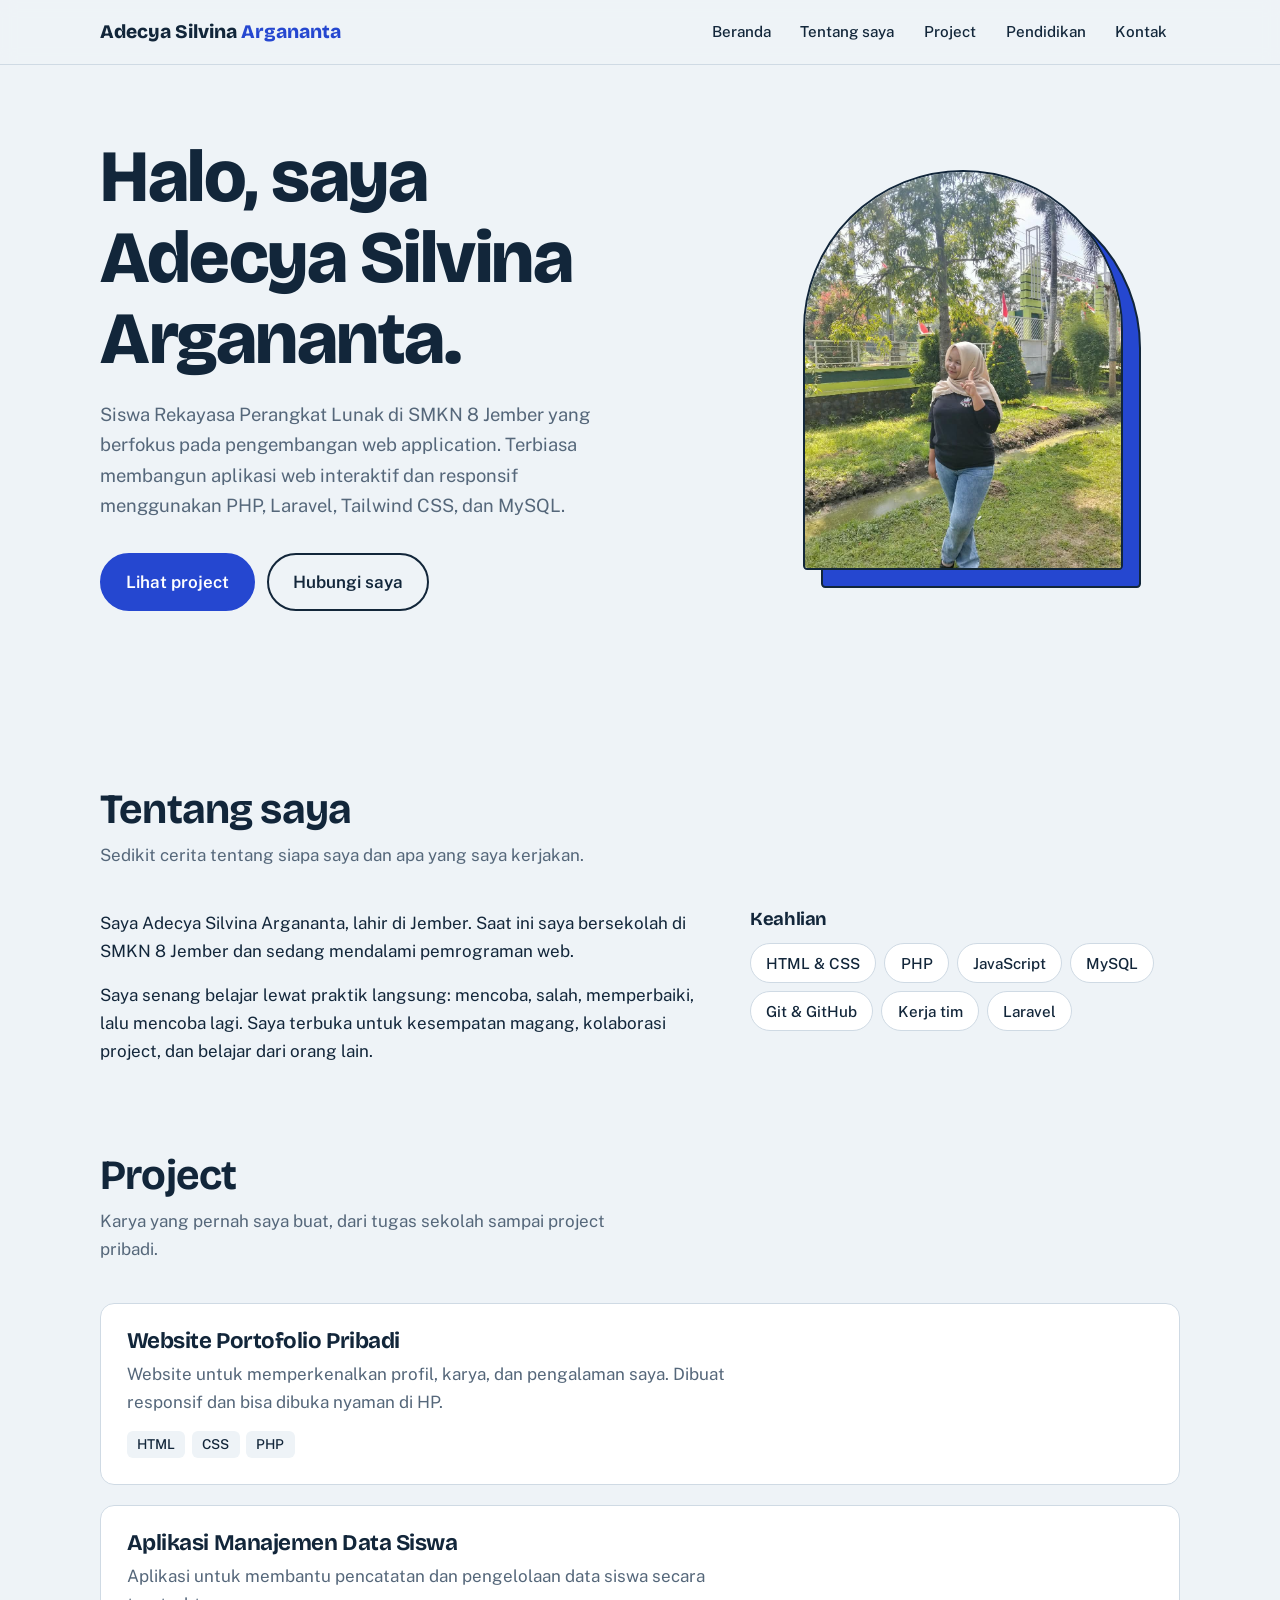
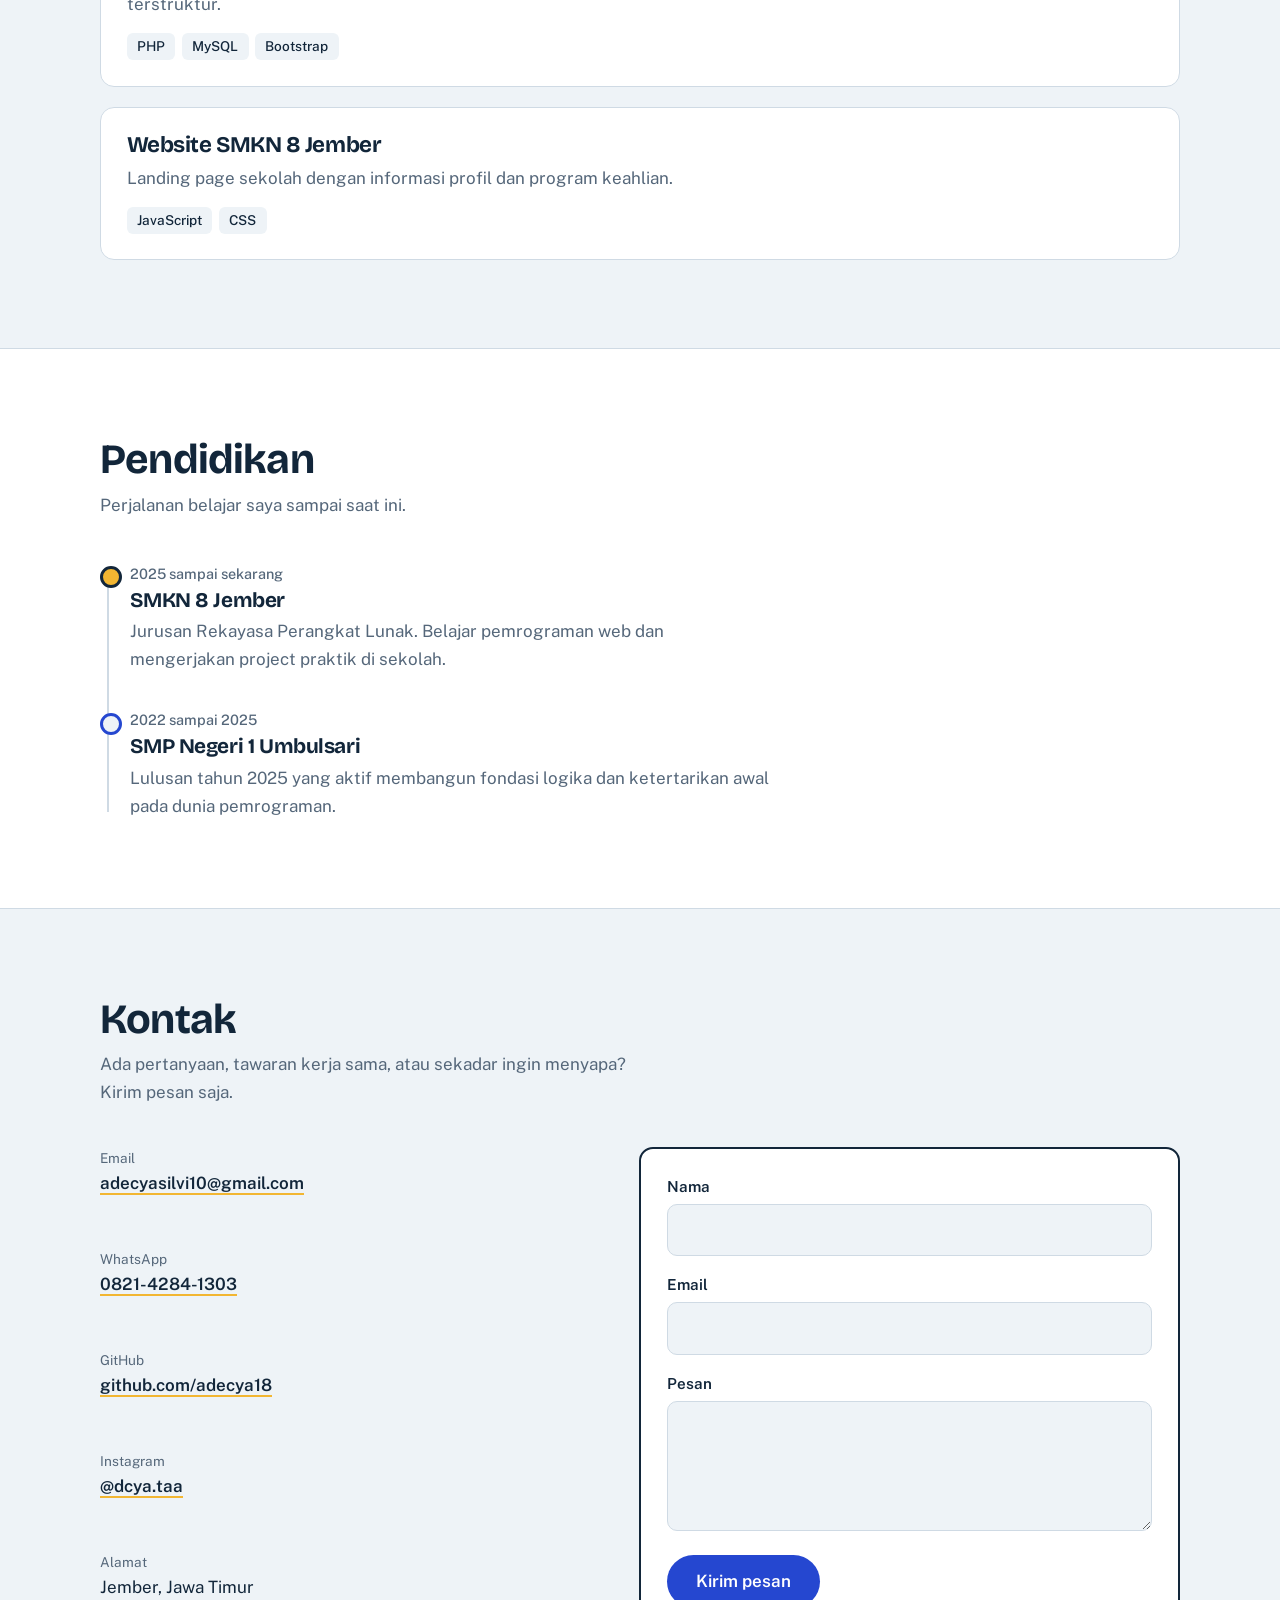
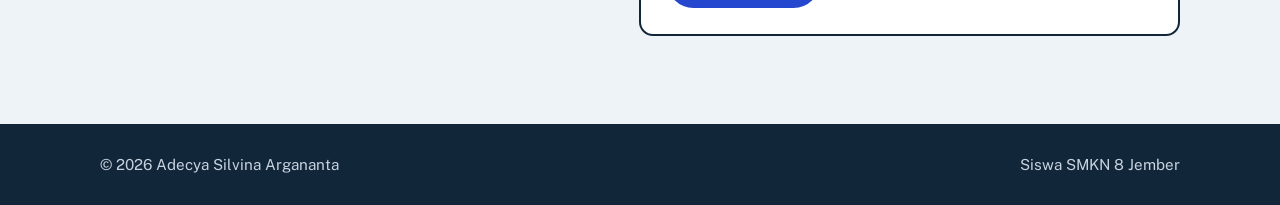
==== index.html @ dd256274 "Add files via upload" ====
<!DOCTYPE html>
<html lang="id">
<head>
  <meta charset="UTF-8">
  <meta name="viewport" content="width=device-width, initial-scale=1">
  <title>Portofolio | Adecya Silvina Argananta</title>
  <meta name="description" content="Portofolio siswa SMKN 8 Jember: profil, project, pendidikan, dan kontak.">
  <link rel="preconnect" href="https://fonts.googleapis.com">
  <link rel="preconnect" href="https://fonts.gstatic.com" crossorigin>
  <link href="https://fonts.googleapis.com/css2?family=Bricolage+Grotesque:wght@500;700;800&family=Public+Sans:wght@400;500;600&display=swap" rel="stylesheet">
  <style>
    :root {
      --kertas: #eef3f7;
      --putih: #ffffff;
      --tinta: #12263a;
      --redup: #55677a;
      --garis: #cfdae4;
      --kobalt: #2547d0;
      --kobalt-tua: #1a34a0;
      --matahari: #f2b632;
      --radius: 14px;
      --font-judul: "Bricolage Grotesque", "Trebuchet MS", system-ui, sans-serif;
      --font-isi: "Public Sans", system-ui, -apple-system, "Segoe UI", sans-serif;
    }
    * { box-sizing: border-box; margin: 0; padding: 0; }
    html { scroll-behavior: smooth; scroll-padding-top: 76px; }
    body {
      font-family: var(--font-isi);
      background: var(--kertas);
      color: var(--tinta);
      line-height: 1.65;
      font-size: 1.0625rem;
    }
    a { color: inherit; }
    :focus-visible { outline: 3px solid var(--kobalt); outline-offset: 3px; border-radius: 4px; }
    .wadah { width: min(1080px, 100% - 2.5rem); margin-inline: auto; }
    h1, h2, h3 { font-family: var(--font-judul); line-height: 1.1; letter-spacing: -0.02em; }
    h2 { font-size: clamp(1.9rem, 4vw, 2.6rem); margin-bottom: 0.5rem; }
    .bagian { padding: 5.5rem 0; }
    .pengantar { color: var(--redup); max-width: 56ch; margin-bottom: 2.5rem; }

    /* Navigasi */
    header.atas {
      position: sticky; top: 0; z-index: 10;
      background: rgba(238, 243, 247, 0.92);
      backdrop-filter: blur(8px);
      border-bottom: 1px solid var(--garis);
    }
    .nav { display: flex; align-items: center; justify-content: space-between; gap: 1rem; height: 64px; }
    .logo { font-family: var(--font-judul); font-weight: 800; font-size: 1.2rem; text-decoration: none; }
    .logo span { color: var(--kobalt); }
    nav ul { display: flex; gap: 0.25rem; list-style: none; overflow-x: auto; }
    nav a {
      display: block; padding: 0.45rem 0.8rem; border-radius: 999px;
      text-decoration: none; font-weight: 500; font-size: 0.95rem; white-space: nowrap;
    }
    nav a:hover { background: var(--putih); }

    /* Beranda */
    .beranda { padding: 4.5rem 0 5.5rem; }
    .beranda-isi { display: grid; grid-template-columns: 1.25fr 1fr; gap: 3.5rem; align-items: center; }
    .beranda h1 { font-size: clamp(2.6rem, 7vw, 4.6rem); font-weight: 800; margin-bottom: 1.25rem; }
    .beranda p.sapaan { color: var(--redup); max-width: 48ch; margin-bottom: 2rem; font-size: 1.15rem; }
    .tombol-baris { display: flex; flex-wrap: wrap; gap: 0.75rem; }
    .tombol {
      display: inline-block; padding: 0.8rem 1.5rem; border-radius: 999px;
      font-weight: 600; text-decoration: none; border: 2px solid var(--tinta);
      transition: background 0.15s, color 0.15s, border-color 0.15s;
    }
    .tombol.utama { background: var(--kobalt); border-color: var(--kobalt); color: #fff; }
    .tombol.utama:hover { background: var(--kobalt-tua); border-color: var(--kobalt-tua); }
    .tombol.garis:hover { background: var(--tinta); color: #fff; }

    /* Foto profil: bingkai lengkung dengan bayangan warna dan satu lingkaran aksen */
    .foto-profil {
      position: relative;
      width: min(320px, calc(100% - 22px));
      aspect-ratio: 4 / 5;
      justify-self: center;
      margin: 12px 0 20px 22px;
    }
    .foto-profil::before {
      content: "";
      position: absolute; inset: 0;
      transform: translate(18px, 18px);
      border-radius: 999px 999px 26px 26px;
      background: var(--kobalt);
      border: 2px solid var(--tinta);
    }
    .foto-isi {
      position: relative; z-index: 1;
      width: 100%; height: 100%;
      border-radius: 999px 999px 26px 26px;
      border: 2px solid var(--tinta);
      background: #dce6f0;
      display: grid; place-items: end center;
      padding-bottom: 22%;
      font-family: var(--font-judul); font-weight: 800; font-size: 4rem; color: var(--tinta);
      overflow: hidden;
    }
    .foto-isi img {
      position: absolute; inset: 0;
      width: 100%; height: 100%;
      object-fit: cover; object-position: center top;
      display: block;
    }

    /* Tentang saya */
    .tentang-isi { display: grid; grid-template-columns: 1.4fr 1fr; gap: 3rem; }
    .tentang-isi p + p { margin-top: 1rem; }
    .keahlian { list-style: none; display: flex; flex-wrap: wrap; gap: 0.5rem; align-content: flex-start; }
    .keahlian li {
      background: var(--putih); border: 1.5px solid var(--garis);
      padding: 0.4rem 0.95rem; border-radius: 999px; font-weight: 500; font-size: 0.95rem;
    }
    .sub-judul { font-size: 1.15rem; margin-bottom: 0.9rem; }

    /* Project */
    .daftar-project { display: grid; gap: 1.25rem; }
    .project {
      background: var(--putih); border: 1.5px solid var(--garis); border-radius: var(--radius);
      padding: 1.6rem; display: grid; grid-template-columns: 1fr auto; gap: 0.5rem 2rem; align-items: start;
    }
    .project h3 { font-size: 1.4rem; margin-bottom: 0.4rem; }
    .project p { color: var(--redup); max-width: 62ch; }
    .teknologi { list-style: none; display: flex; flex-wrap: wrap; gap: 0.4rem; margin-top: 0.9rem; }
    .teknologi li { background: var(--kertas); padding: 0.15rem 0.65rem; border-radius: 6px; font-size: 0.85rem; font-weight: 500; }
    .project .tautan { font-weight: 600; color: var(--kobalt); white-space: nowrap; }
    .project .tautan:hover { color: var(--kobalt-tua); }
    .project { position: relative; }
    .project:hover { border-color: var(--kobalt); }
    .project:focus-within { outline: 3px solid var(--kobalt); outline-offset: 3px; }
    .project .tautan::after { content: ""; position: absolute; inset: 0; }

    /* Garis waktu (pendidikan) */
    .garis-waktu { list-style: none; position: relative; padding-left: 1.9rem; }
    .garis-waktu::before {
      content: ""; position: absolute; left: 7px; top: 8px; bottom: 8px; width: 2px; background: var(--garis);
    }
    .garis-waktu li { position: relative; padding-bottom: 2rem; }
    .garis-waktu li:last-child { padding-bottom: 0; }
    .garis-waktu li::before {
      content: ""; position: absolute; left: -1.9rem; top: 0.45rem;
      width: 16px; height: 16px; border-radius: 50%;
      background: var(--kertas); border: 3px solid var(--kobalt);
    }
    .garis-waktu li.sekarang::before { background: var(--matahari); border-color: var(--tinta); }
    .waktu { font-size: 0.9rem; color: var(--redup); font-weight: 500; }
    .garis-waktu h3 { font-size: 1.3rem; margin: 0.15rem 0 0.3rem; }
    .garis-waktu p { color: var(--redup); max-width: 64ch; }
    .garis-waktu ul.rincian { margin: 0.6rem 0 0 1.1rem; color: var(--redup); max-width: 64ch; }
    .garis-waktu ul.rincian li { padding: 0; margin-bottom: 0.25rem; }
    .garis-waktu ul.rincian li::before { display: none; }
    .garis-waktu ul.rincian { position: static; }

    .pendidikan-bagian { background: var(--putih); border-block: 1px solid var(--garis); }

    /* Kontak */
    .kontak-isi { display: grid; grid-template-columns: 1fr 1.1fr; gap: 3rem; }
    .daftar-kontak { list-style: none; display: grid; gap: 1rem; }
    .daftar-kontak span { display: block; font-size: 0.85rem; color: var(--redup); }
    .daftar-kontak a { font-weight: 600; text-decoration-color: var(--matahari); text-underline-offset: 4px; text-decoration-thickness: 2px; }
    form { background: var(--putih); border: 2px solid var(--tinta); border-radius: var(--radius); padding: 1.6rem; display: grid; gap: 1rem; }
    label { font-weight: 600; font-size: 0.95rem; display: block; margin-bottom: 0.3rem; }
    input, textarea {
      width: 100%; font: inherit; color: inherit; background: var(--kertas);
      border: 1.5px solid var(--garis); border-radius: 10px; padding: 0.7rem 0.9rem;
    }
    input:focus, textarea:focus { outline: none; border-color: var(--kobalt); box-shadow: 0 0 0 3px rgba(37, 71, 208, 0.2); }
    textarea { min-height: 130px; resize: vertical; }
    form button {
      font: inherit; font-weight: 600; cursor: pointer; justify-self: start;
      background: var(--kobalt); color: #fff; border: none; border-radius: 999px; padding: 0.8rem 1.8rem;
    }
    form button:hover { background: var(--kobalt-tua); }

    footer { background: var(--tinta); color: #c7d3df; padding: 1.75rem 0; font-size: 0.95rem; }
    footer .wadah { display: flex; justify-content: space-between; flex-wrap: wrap; gap: 0.5rem; }

    /* Satu animasi saat halaman dibuka */
    @keyframes masuk { from { opacity: 0; transform: translateY(14px); } to { opacity: 1; transform: translateY(0); } }
    .foto-profil { animation: masuk 0.7s ease-out both; }
    @media (prefers-reduced-motion: reduce) {
      html { scroll-behavior: auto; }
      .foto-profil { animation: none; }
    }

    @media (max-width: 820px) {
      .beranda-isi, .tentang-isi, .kontak-isi { grid-template-columns: 1fr; gap: 2.5rem; }
      .project { grid-template-columns: 1fr; }
      .bagian { padding: 4rem 0; }
      .nav { height: auto; padding: 0.6rem 0; flex-direction: column; align-items: flex-start; gap: 0.4rem; }
      html { scroll-padding-top: 110px; }
      .foto-profil { width: min(260px, calc(100% - 22px)); }
    }
  </style>
</head>
<body>

  <header class="atas">
    <div class="wadah nav">
      <a class="logo" href="#beranda">Adecya Silvina <span>Argananta</span></a>
      <nav aria-label="Menu utama">
        <ul>
          <li><a href="#beranda">Beranda</a></li>
          <li><a href="#tentang">Tentang saya</a></li>
          <li><a href="#project">Project</a></li>
          <li><a href="#pendidikan">Pendidikan</a></li>
          <li><a href="#kontak">Kontak</a></li>
        </ul>
      </nav>
    </div>
  </header>

  <main>

    <!-- BERANDA -->
    <section class="beranda" id="beranda">
      <div class="wadah beranda-isi">
        <div>
          <h1>Halo, saya Adecya Silvina Argananta.</h1>
          <p class="sapaan">
            Siswa Rekayasa Perangkat Lunak di SMKN 8 Jember yang berfokus pada pengembangan web application.
            Terbiasa membangun aplikasi web interaktif dan responsif menggunakan PHP, Laravel, Tailwind CSS, dan MySQL.
          </p>
          <div class="tombol-baris">
            <a class="tombol utama" href="#project">Lihat project</a>
            <a class="tombol garis" href="#kontak">Hubungi saya</a>
          </div>
        </div>

        <div class="foto-profil">
          <div class="foto-isi">
            <img src="fotoku.jpeg"alt="Foto Adecya Silvina Argananta">
          </div>
        </div>
      </div>
    </section>

    <!-- TENTANG SAYA -->
    <section class="bagian" id="tentang">
      <div class="wadah">
        <h2>Tentang saya</h2>
        <p class="pengantar">Sedikit cerita tentang siapa saya dan apa yang saya kerjakan.</p>
        <div class="tentang-isi">
          <div>
            <p>
              Saya Adecya Silvina Argananta, lahir di Jember. Saat ini saya bersekolah di
              SMKN 8 Jember dan sedang mendalami pemrograman web.
            </p>
            <p>
              Saya senang belajar lewat praktik langsung: mencoba, salah, memperbaiki, lalu mencoba lagi.
              Saya terbuka untuk kesempatan magang, kolaborasi project, dan belajar dari orang lain.
            </p>
          </div>
          <div>
            <h3 class="sub-judul">Keahlian</h3>
            <ul class="keahlian">
              <li>HTML &amp; CSS</li>
              <li>PHP</li>
              <li>JavaScript</li>
              <li>MySQL</li>
              <li>Git &amp; GitHub</li>
              <li>Kerja tim</li>
              <li>Laravel</li>
            </ul>
          </div>
        </div>
      </div>
    </section>

    <!-- PROJECT -->
    <section class="bagian" id="project" style="padding-top:0">
      <div class="wadah">
        <h2>Project</h2>
        <p class="pengantar">Karya yang pernah saya buat, dari tugas sekolah sampai project pribadi.</p>
        <div class="daftar-project">

          <article class="project">
            <div>
              <h3>Website Portofolio Pribadi</h3>
              <p>Website untuk memperkenalkan profil, karya, dan pengalaman saya. Dibuat responsif dan bisa dibuka nyaman di HP.</p>
              <ul class="teknologi">
                <li>HTML</li><li>CSS</li><li>PHP</li>
              </ul>
            </div>
            <a class="tautan" href="#" aria-label="Buka project Website Portofolio Pribadi"></a>
          </article>

          <article class="project">
            <div>
              <h3>Aplikasi Manajemen Data Siswa</h3>
              <p>Aplikasi untuk membantu pencatatan dan pengelolaan data siswa secara terstruktur.</p>
              <ul class="teknologi">
                <li>PHP</li><li>MySQL</li><li>Bootstrap</li>
              </ul>
            </div>
            <a class="tautan" href="aplikasi-siswa/index.html" aria-label="Buka Aplikasi Manajemen Data Siswa"></a>
          </article>

          <article class="project">
            <div>
              <h3>Website SMKN 8 Jember</h3>
              <p>Landing page sekolah dengan informasi profil dan program keahlian.</p>
              <ul class="teknologi">
                <li>JavaScript</li><li>CSS</li>
              </ul>
            </div>
            <a class="tautan" href="sekolah/index.html" aria-label="Buka Website SMKN 8 Jember"></a>
          </article>

        </div>
      </div>
    </section>

    <!-- PENDIDIKAN -->
    <section class="bagian pendidikan-bagian" id="pendidikan">
      <div class="wadah">
        <h2>Pendidikan</h2>
        <p class="pengantar">Perjalanan belajar saya sampai saat ini.</p>
        <ol class="garis-waktu">
          <li class="sekarang">
            <span class="waktu">2025 sampai sekarang</span>
            <h3>SMKN 8 Jember</h3>
            <p>Jurusan Rekayasa Perangkat Lunak. Belajar pemrograman web dan mengerjakan project praktik di sekolah.</p>

          </li>
          <li>
            <span class="waktu">2022 sampai 2025</span>
            <h3>SMP Negeri 1 Umbulsari</h3>
            <p>Lulusan tahun 2025 yang aktif membangun fondasi logika dan ketertarikan awal pada dunia pemrograman.</p>
          </li>
        </ol>
      </div>
    </section>

    <!-- KONTAK -->
    <section class="bagian" id="kontak">
      <div class="wadah">
        <h2>Kontak</h2>
        <p class="pengantar">Ada pertanyaan, tawaran kerja sama, atau sekadar ingin menyapa? Kirim pesan saja.</p>
        <div class="kontak-isi">
          <ul class="daftar-kontak">
            <li><span>Email</span><a href="mailto:adecyasilvi10@gmail.com">adecyasilvi10@gmail.com</a></li>
            <li><span>WhatsApp</span><a href="https://wa.me/6282142841303">0821-4284-1303</a></li>
            <li><span>GitHub</span><a href="https://github.com/adecya18">github.com/adecya18</a></li>
            <li><span>Instagram</span><a href="https://instagram.com/adecya18">@dcya.taa</a></li>
            <li><span>Alamat</span>Jember, Jawa Timur</li>
          </ul>

          <form id="form-kontak" action="mailto:adecyasilvi10@gmail.com" method="post" enctype="text/plain">
            <div>
              <label for="nama">Nama</label>
              <input type="text" id="nama" name="nama" required autocomplete="name">
            </div>
            <div>
              <label for="email">Email</label>
              <input type="email" id="email" name="email" required autocomplete="email">
            </div>
            <div>
              <label for="pesan">Pesan</label>
              <textarea id="pesan" name="pesan" required></textarea>
            </div>
            <button type="submit">Kirim pesan</button>
          </form>
        </div>
      </div>
    </section>

  </main>

  <footer>
    <div class="wadah">
      <span>&copy; <span id="tahun">2026</span> Adecya Silvina Argananta</span>
      <span>Siswa SMKN 8 Jember</span>
    </div>
  </footer>

  <script src="script.js" defer></script>
</body>
</html>
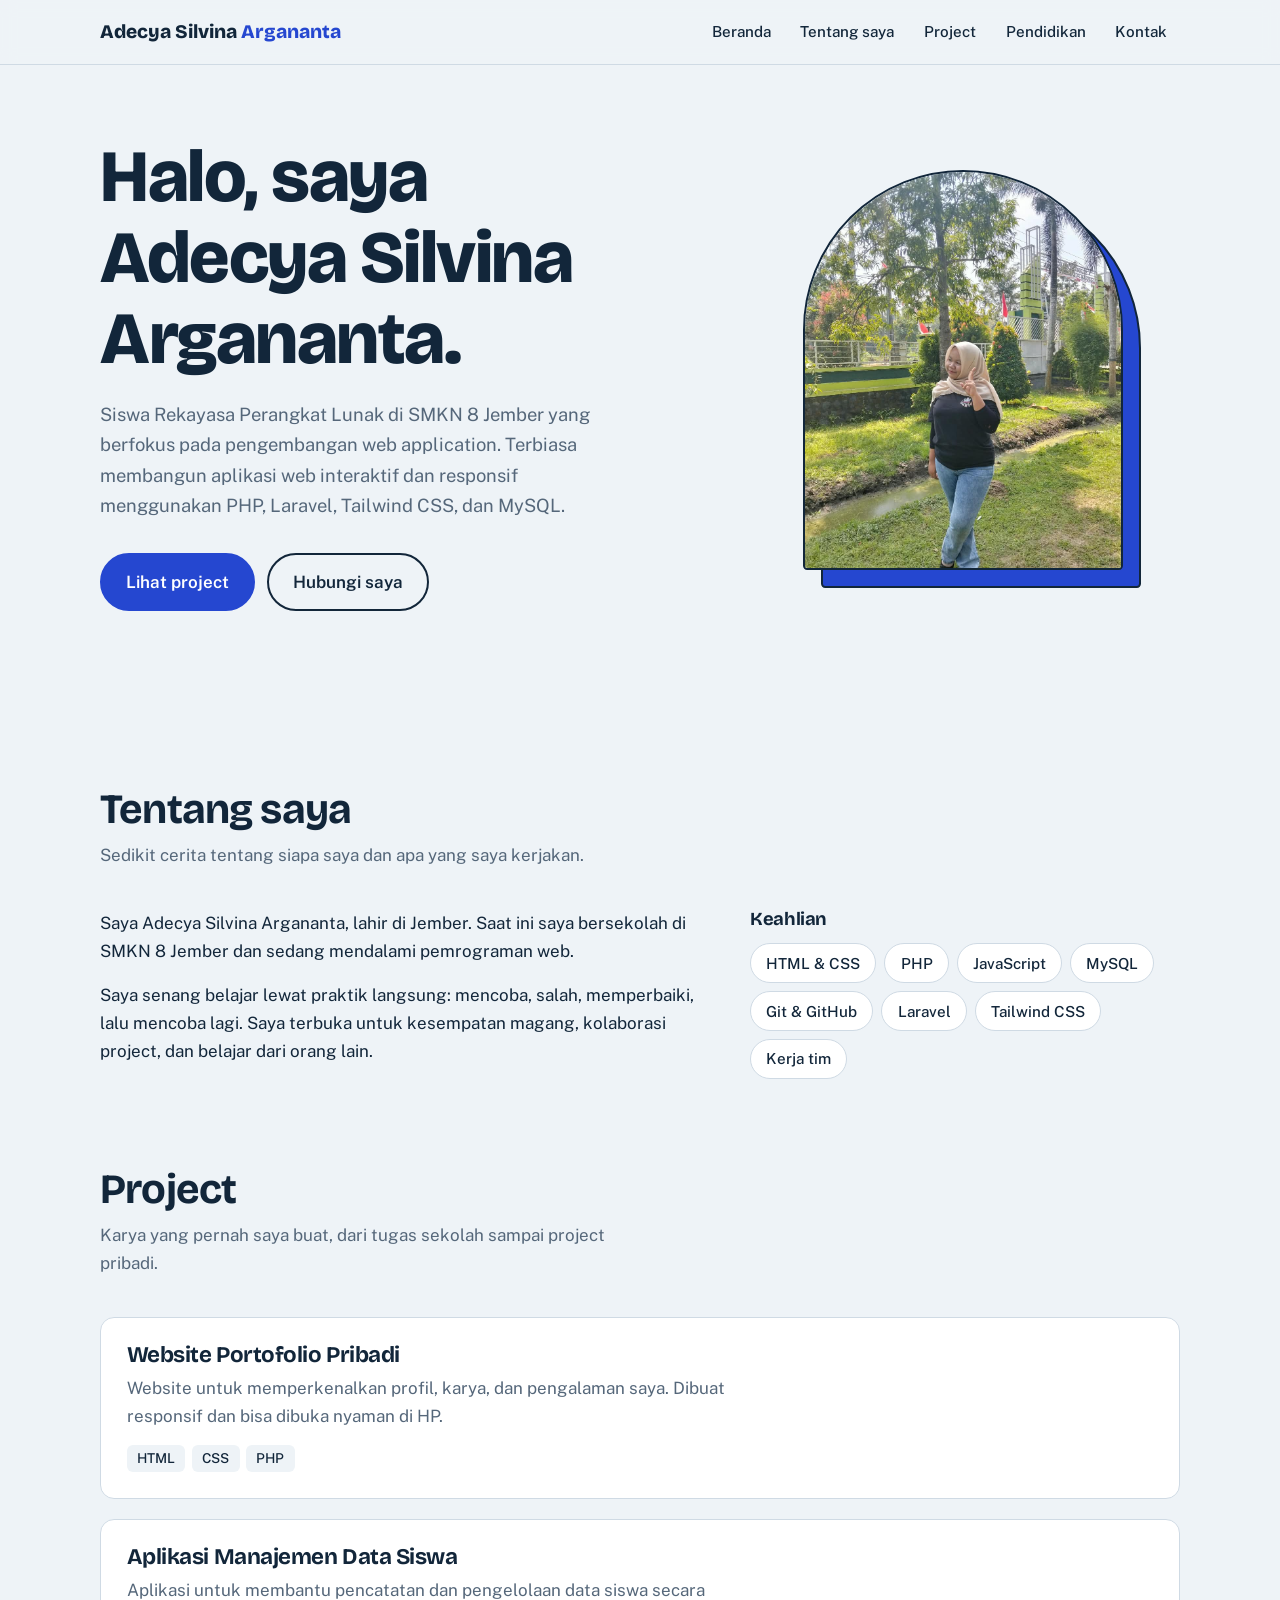
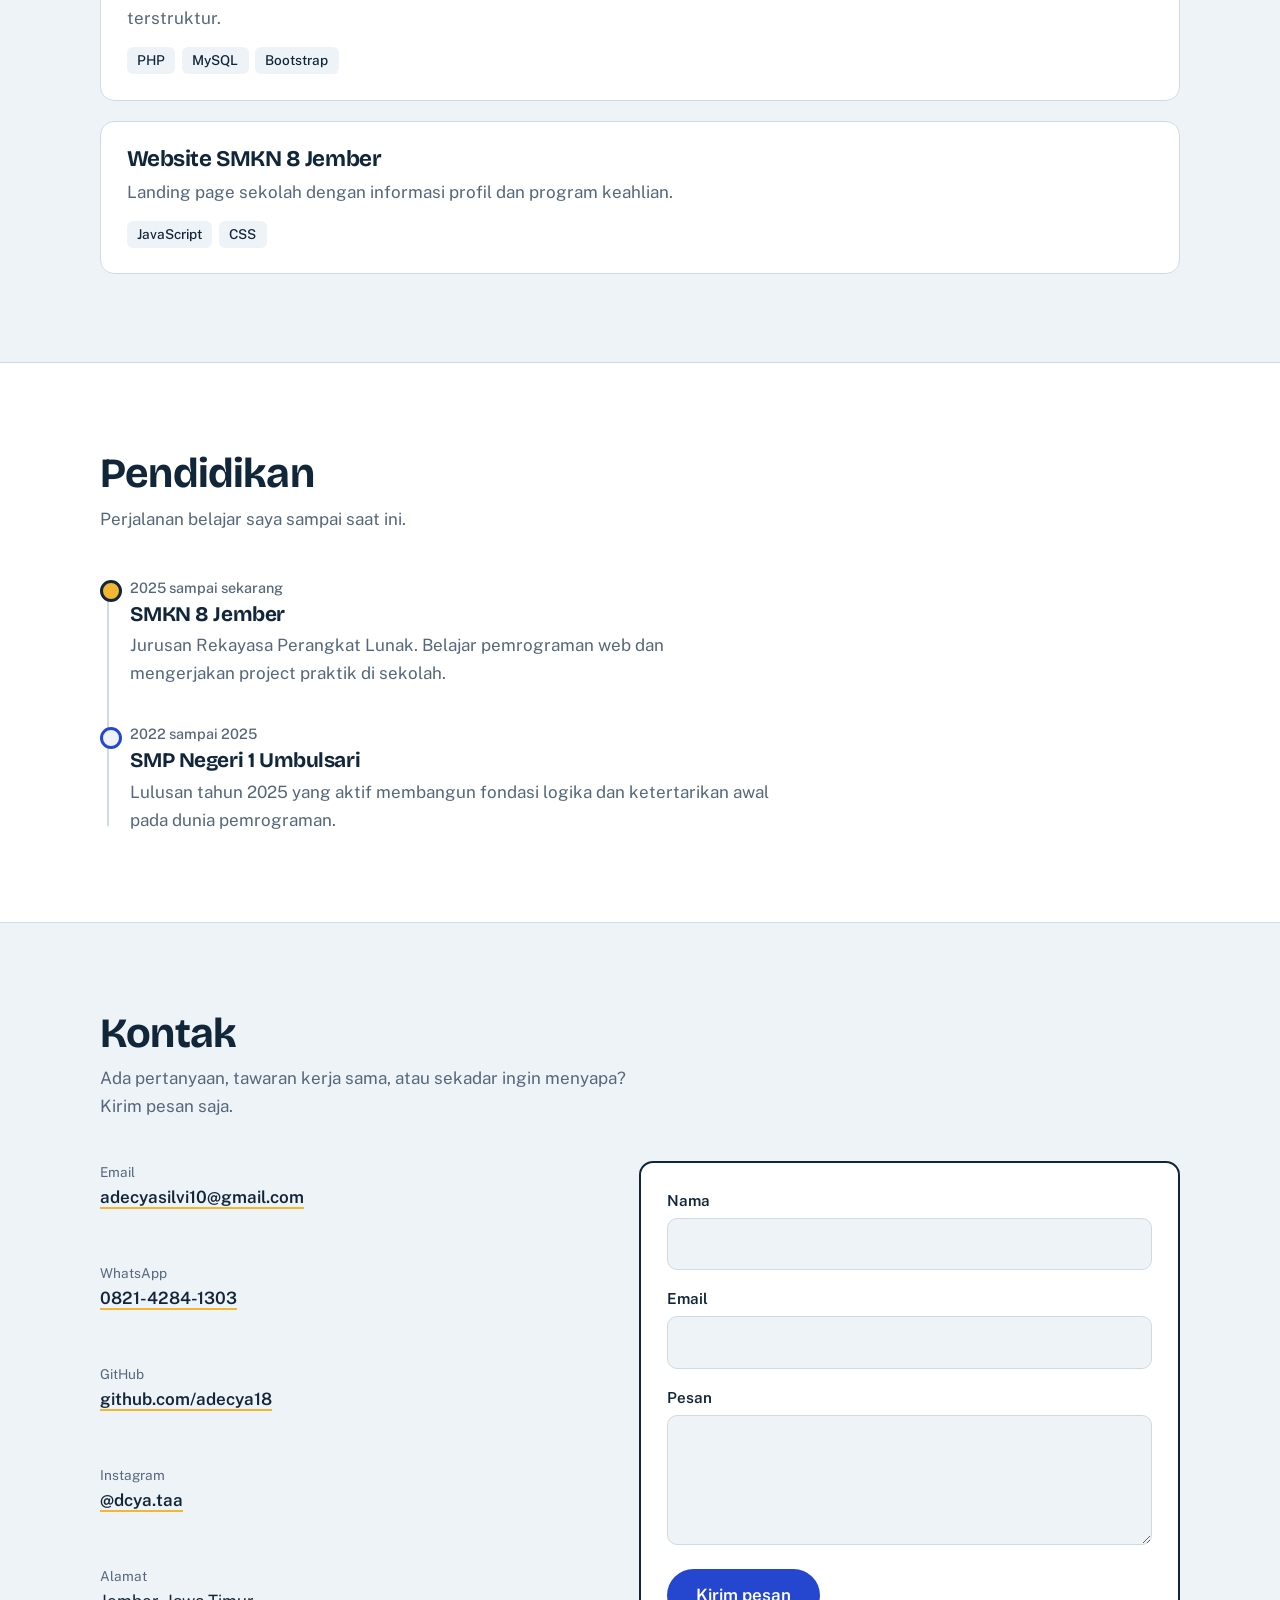
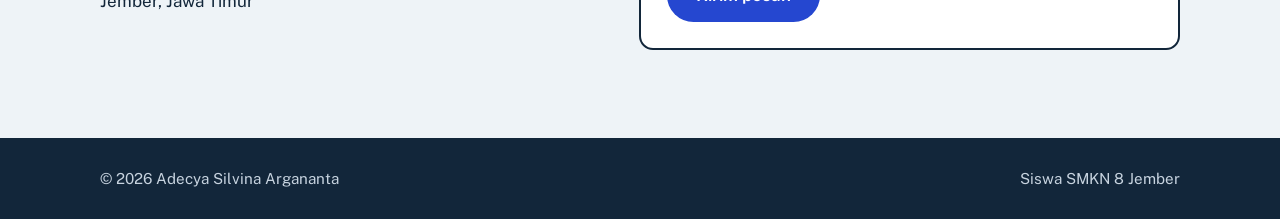
==== commit c259df5e: "Update portfolio photo styling" ====
--- a/index.html
+++ b/index.html
@@ -261,8 +261,9 @@
               <li>JavaScript</li>
               <li>MySQL</li>
               <li>Git &amp; GitHub</li>
+              <li>Laravel</li>
+              <li>Tailwind CSS</li>
               <li>Kerja tim</li>
-              <li>Laravel</li>
             </ul>
           </div>
         </div>
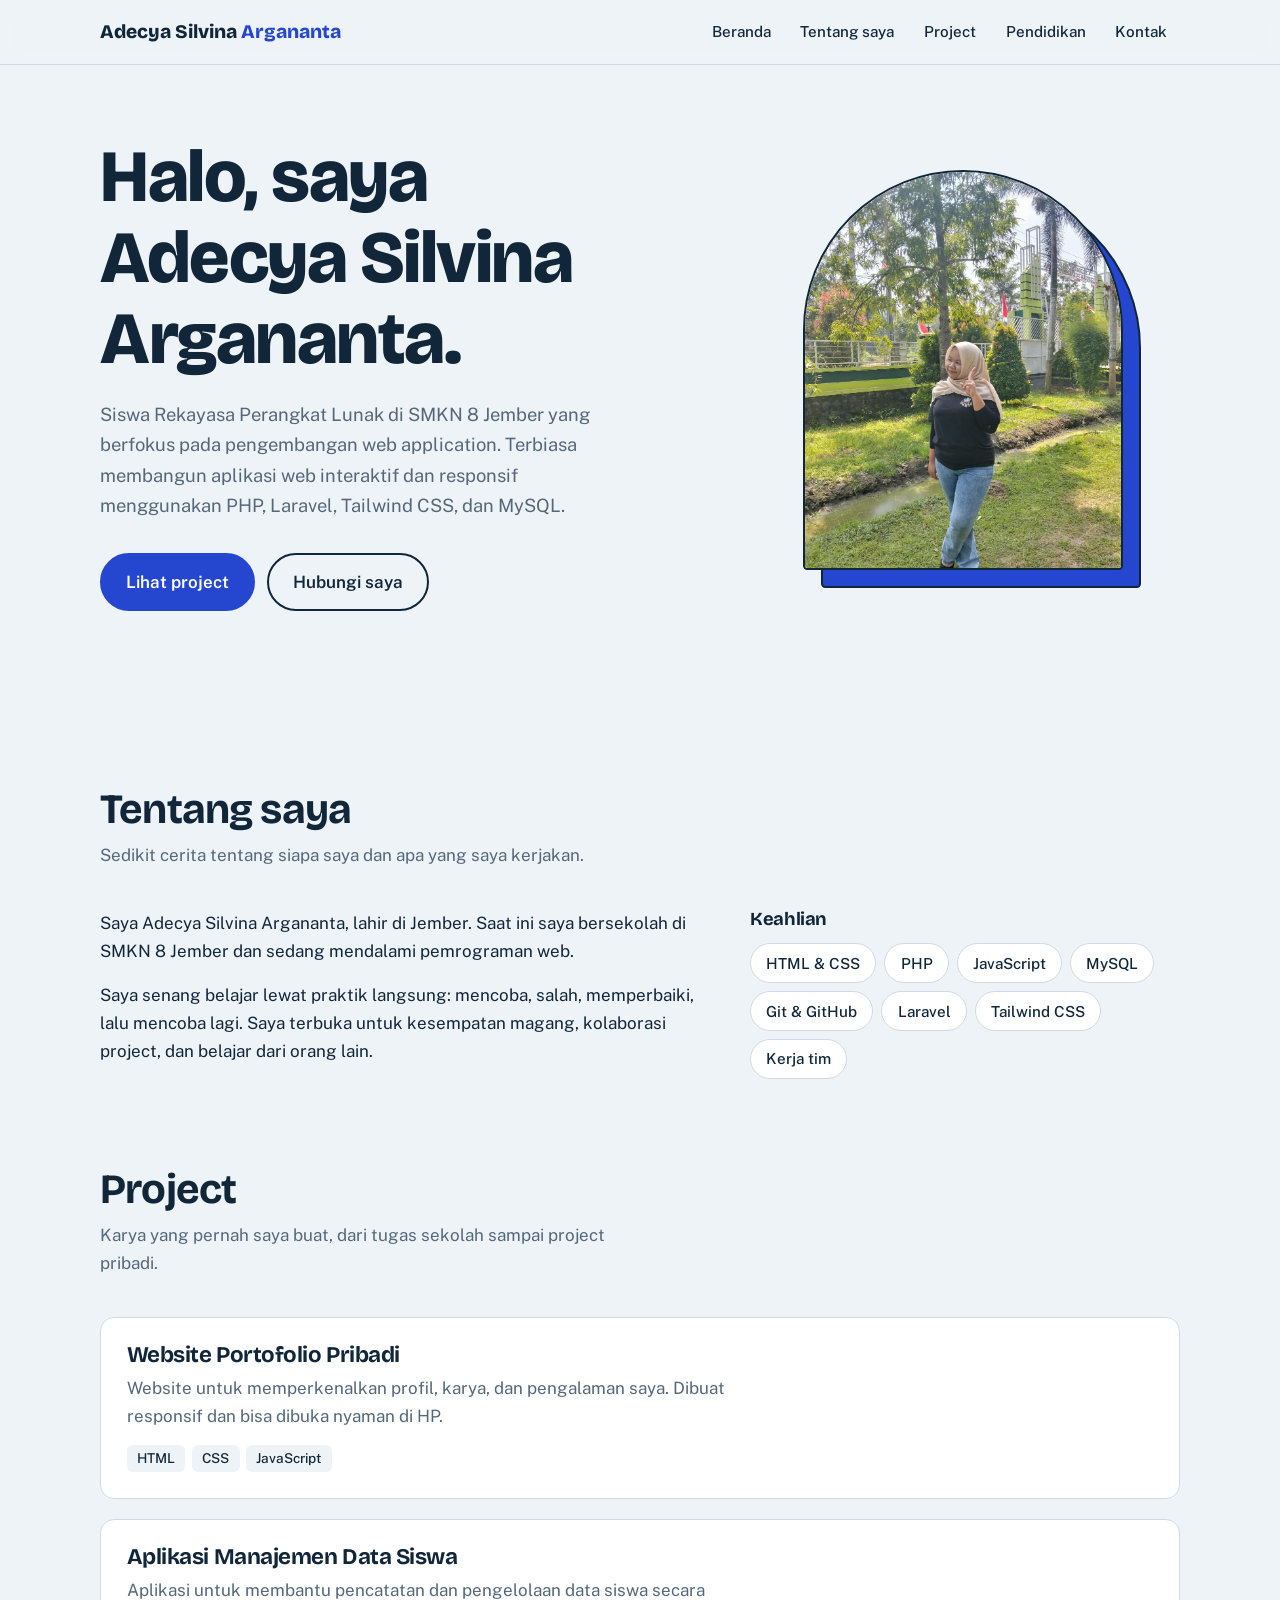
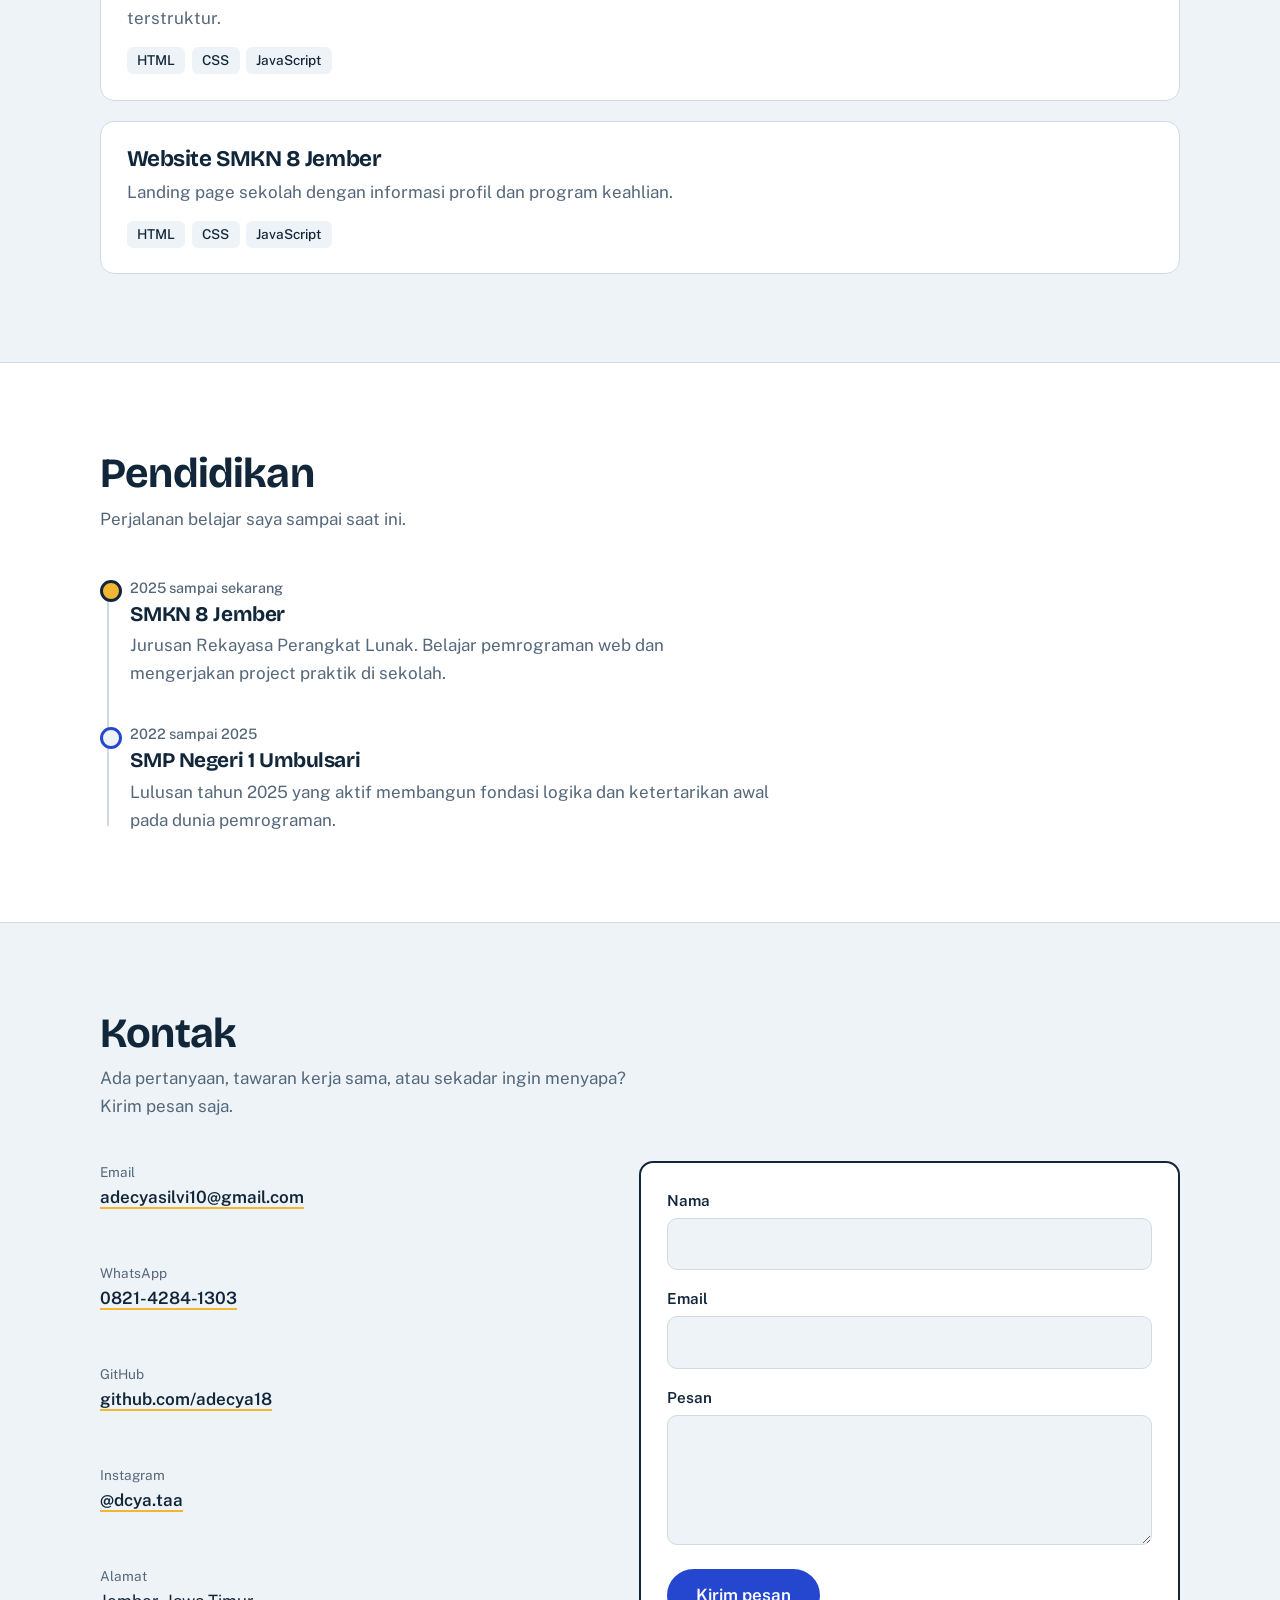
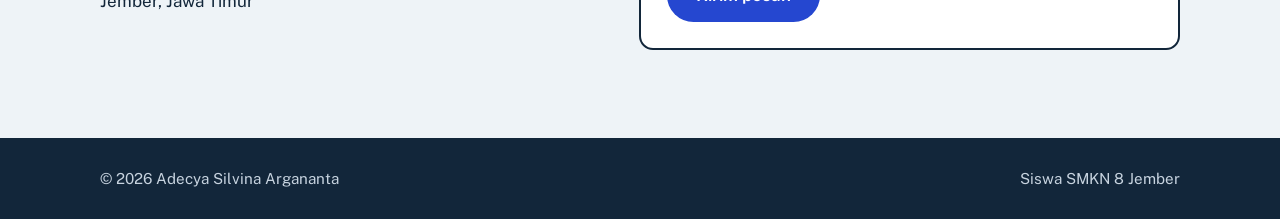
==== commit c86ccd2d: "Update portfolio project details" ====
--- a/index.html
+++ b/index.html
@@ -282,7 +282,7 @@
               <h3>Website Portofolio Pribadi</h3>
               <p>Website untuk memperkenalkan profil, karya, dan pengalaman saya. Dibuat responsif dan bisa dibuka nyaman di HP.</p>
               <ul class="teknologi">
-                <li>HTML</li><li>CSS</li><li>PHP</li>
+                <li>HTML</li><li>CSS</li><li>JavaScript</li>
               </ul>
             </div>
             <a class="tautan" href="#" aria-label="Buka project Website Portofolio Pribadi"></a>
@@ -293,7 +293,7 @@
               <h3>Aplikasi Manajemen Data Siswa</h3>
               <p>Aplikasi untuk membantu pencatatan dan pengelolaan data siswa secara terstruktur.</p>
               <ul class="teknologi">
-                <li>PHP</li><li>MySQL</li><li>Bootstrap</li>
+                <li>HTML</li><li>CSS</li><li>JavaScript</li>
               </ul>
             </div>
             <a class="tautan" href="aplikasi-siswa/index.html" aria-label="Buka Aplikasi Manajemen Data Siswa"></a>
@@ -304,7 +304,7 @@
               <h3>Website SMKN 8 Jember</h3>
               <p>Landing page sekolah dengan informasi profil dan program keahlian.</p>
               <ul class="teknologi">
-                <li>JavaScript</li><li>CSS</li>
+                <li>HTML</li><li>CSS</li><li>JavaScript</li>
               </ul>
             </div>
             <a class="tautan" href="sekolah/index.html" aria-label="Buka Website SMKN 8 Jember"></a>
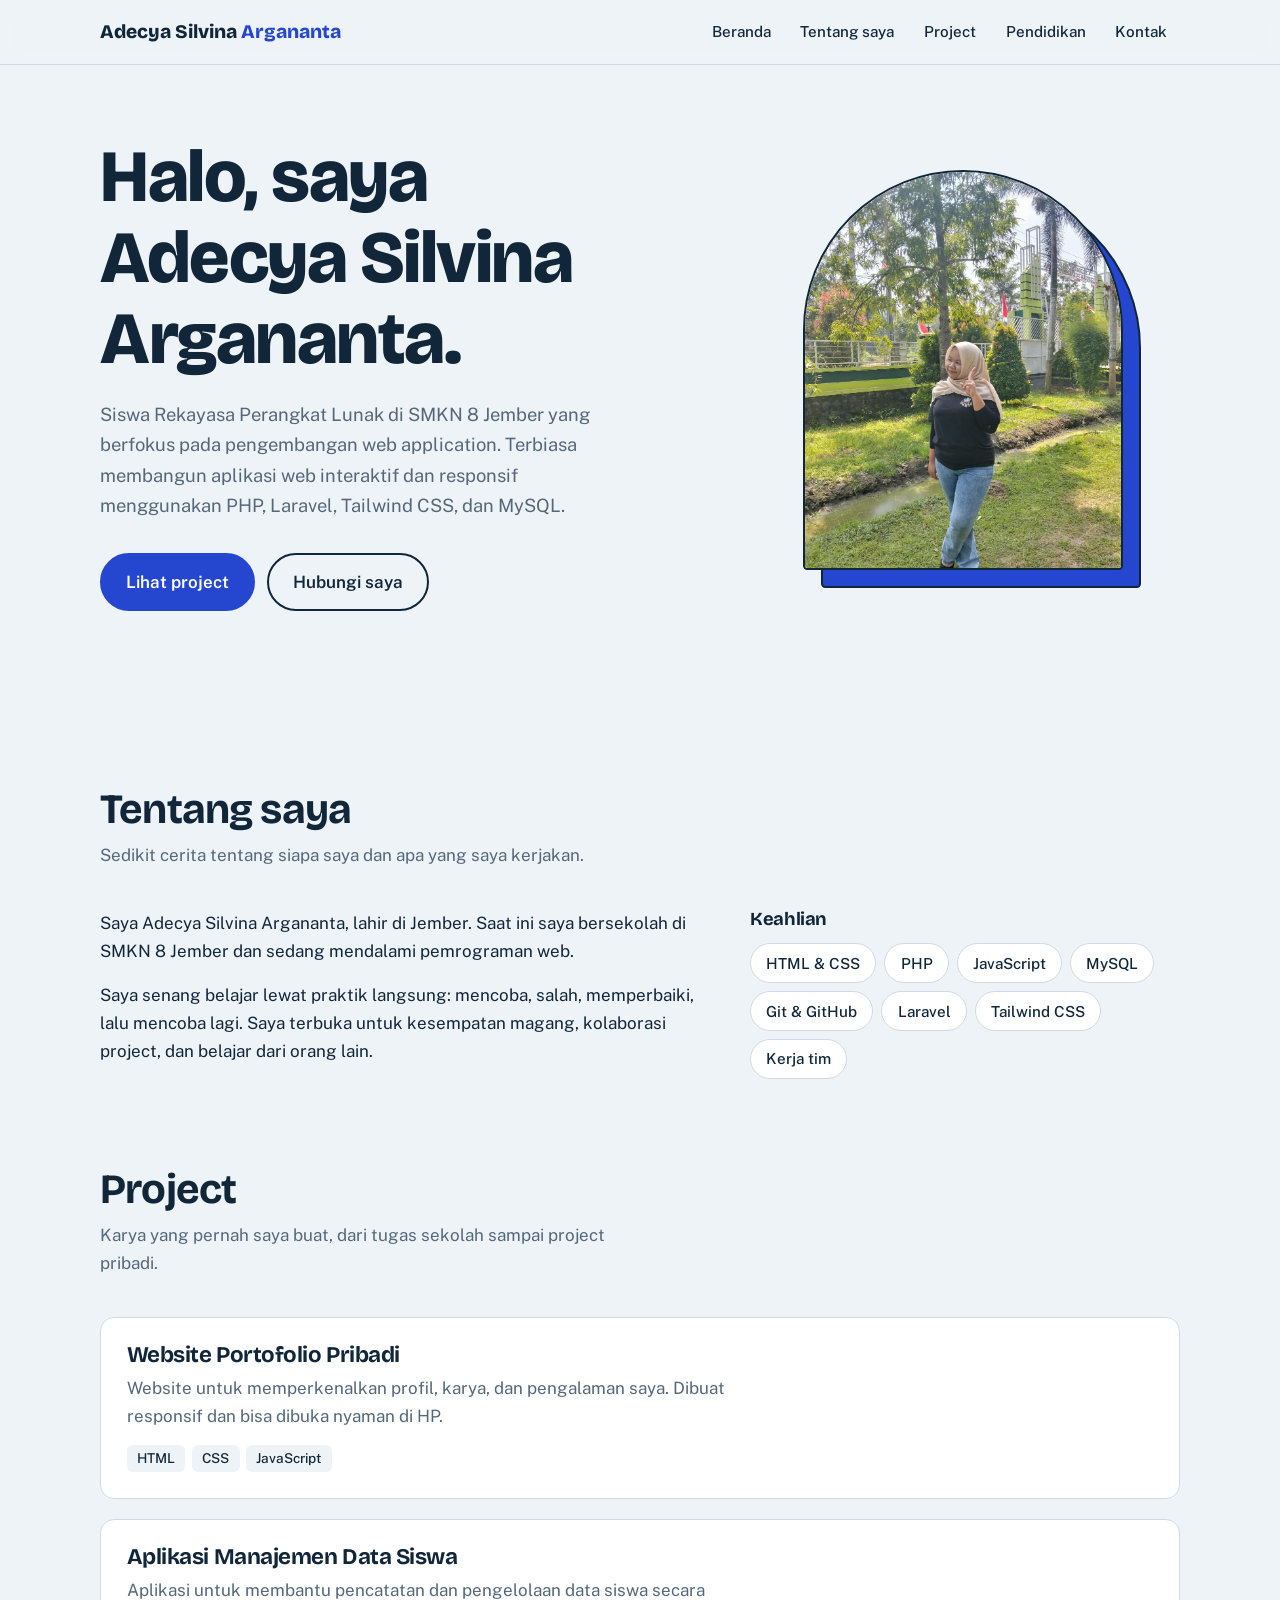
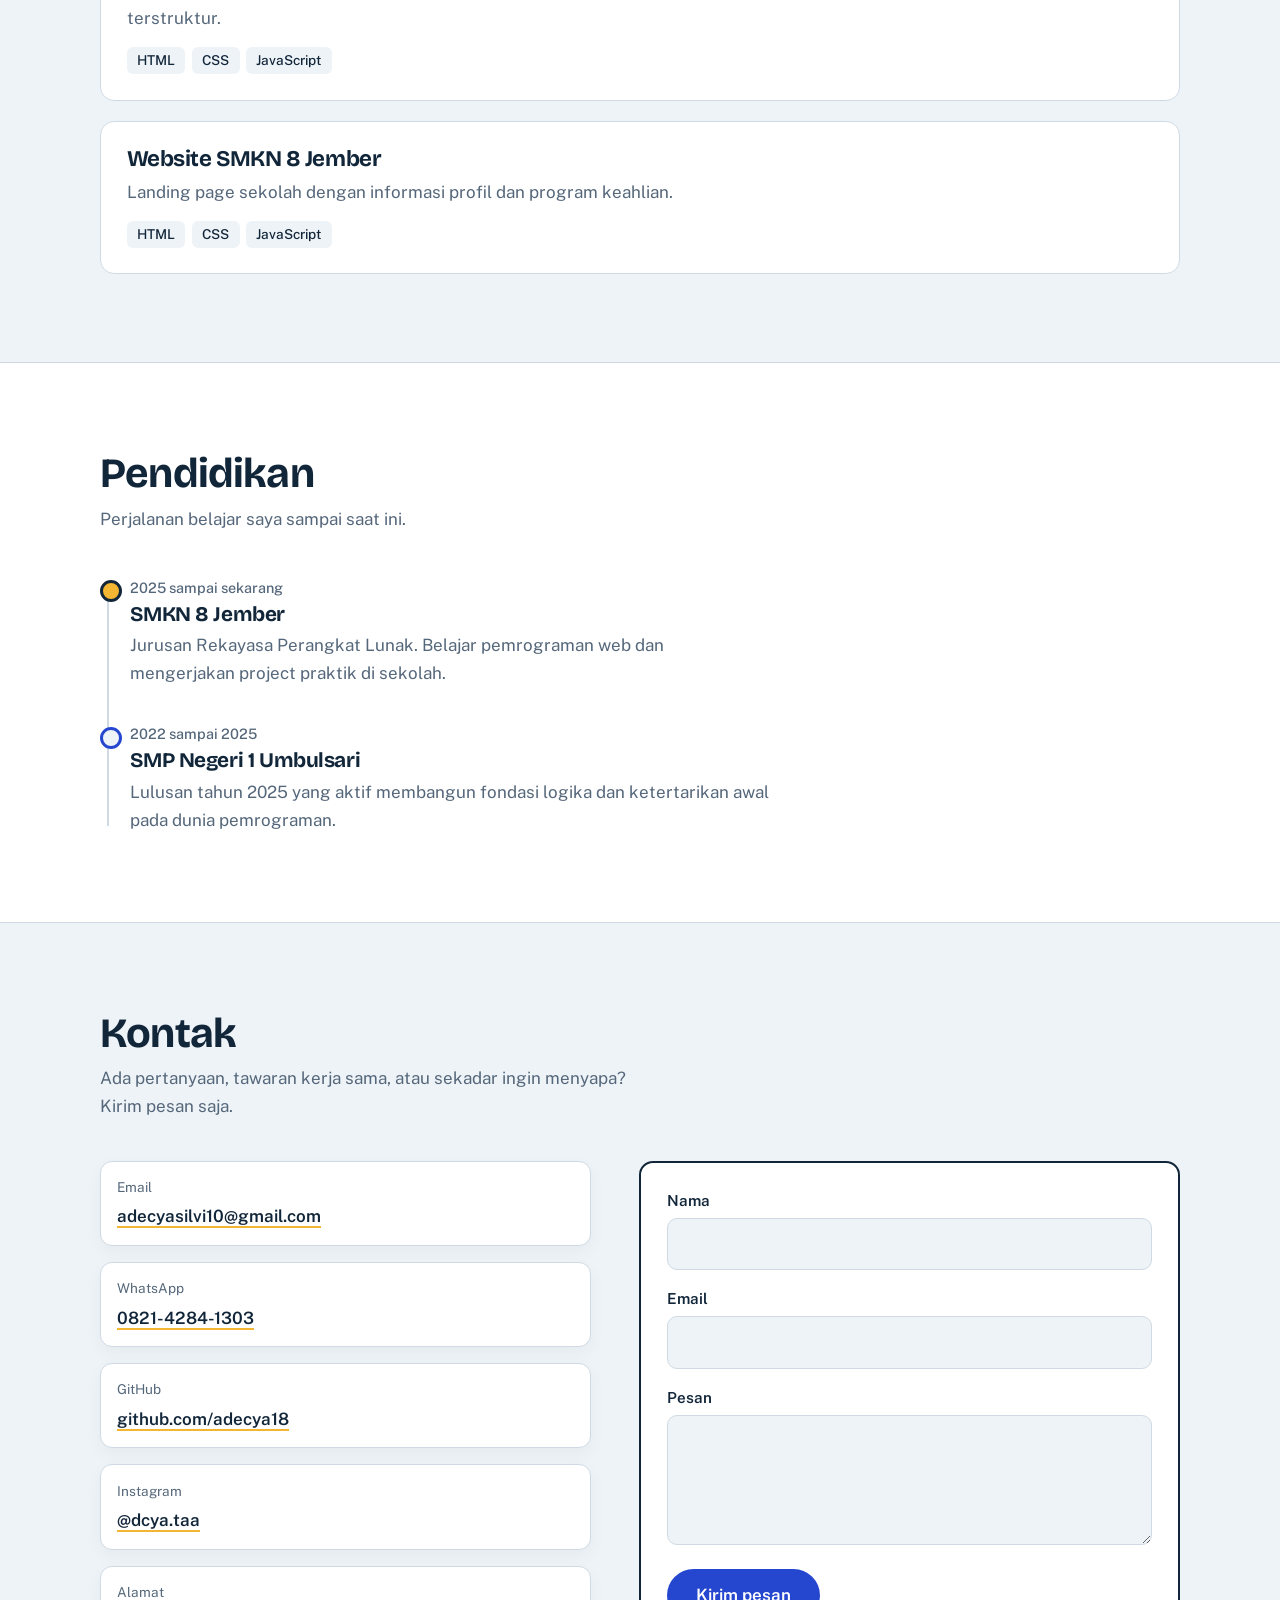
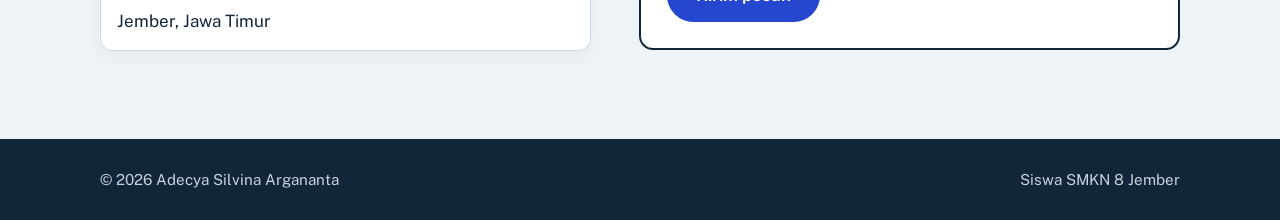
==== commit cec35d73: "Perbaiki responsivitas kontak dan navbar Co-authored-by: Copilot <223556219+Copilot@users.noreply.gi" ====
--- a/index.html
+++ b/index.html
@@ -24,12 +24,14 @@
     }
     * { box-sizing: border-box; margin: 0; padding: 0; }
     html { scroll-behavior: smooth; scroll-padding-top: 76px; }
+    section[id] { scroll-margin-top: 90px; }
     body {
       font-family: var(--font-isi);
       background: var(--kertas);
       color: var(--tinta);
       line-height: 1.65;
       font-size: 1.0625rem;
+      overflow-x: hidden;
     }
     a { color: inherit; }
     :focus-visible { outline: 3px solid var(--kobalt); outline-offset: 3px; border-radius: 4px; }
@@ -55,6 +57,18 @@
       text-decoration: none; font-weight: 500; font-size: 0.95rem; white-space: nowrap;
     }
     nav a:hover { background: var(--putih); }
+    .menu-toggle {
+      display: none; width: 44px; height: 44px; border: 1.5px solid var(--garis);
+      border-radius: 12px; background: var(--putih); cursor: pointer; padding: 0.7rem 0.6rem;
+      flex-direction: column; justify-content: space-between; align-items: stretch;
+    }
+    .menu-toggle span {
+      display: block; height: 2px; border-radius: 999px; background: var(--tinta);
+      transition: transform 0.2s ease, opacity 0.2s ease;
+    }
+    .menu-toggle.is-open span:nth-child(1) { transform: translateY(6px) rotate(45deg); }
+    .menu-toggle.is-open span:nth-child(2) { opacity: 0; }
+    .menu-toggle.is-open span:nth-child(3) { transform: translateY(-6px) rotate(-45deg); }
 
     /* Beranda */
     .beranda { padding: 4.5rem 0 5.5rem; }
@@ -156,10 +170,20 @@
     .pendidikan-bagian { background: var(--putih); border-block: 1px solid var(--garis); }
 
     /* Kontak */
-    .kontak-isi { display: grid; grid-template-columns: 1fr 1.1fr; gap: 3rem; }
-    .daftar-kontak { list-style: none; display: grid; gap: 1rem; }
+    .kontak-isi { display: grid; grid-template-columns: 1fr 1.1fr; gap: 3rem; align-items: start; }
+    .kontak-isi > * { width: 100%; }
+    .daftar-kontak, .daftar-kontak li, form { min-width: 0; }
+    .daftar-kontak { list-style: none; display: grid; gap: 1rem; width: 100%; }
+    .daftar-kontak li {
+      background: var(--putih); border: 1.5px solid var(--garis); border-radius: 12px;
+      padding: 0.9rem 1rem; box-shadow: 0 6px 18px rgba(18, 38, 58, 0.04);
+      display: grid; gap: 0.25rem;
+    }
     .daftar-kontak span { display: block; font-size: 0.85rem; color: var(--redup); }
-    .daftar-kontak a { font-weight: 600; text-decoration-color: var(--matahari); text-underline-offset: 4px; text-decoration-thickness: 2px; }
+    .daftar-kontak a {
+      display: inline-block; max-width: 100%; font-weight: 600; text-decoration-color: var(--matahari);
+      text-underline-offset: 4px; text-decoration-thickness: 2px; overflow-wrap: anywhere; word-break: break-word;
+    }
     form { background: var(--putih); border: 2px solid var(--tinta); border-radius: var(--radius); padding: 1.6rem; display: grid; gap: 1rem; }
     label { font-weight: 600; font-size: 0.95rem; display: block; margin-bottom: 0.3rem; }
     input, textarea {
@@ -189,9 +213,20 @@
       .beranda-isi, .tentang-isi, .kontak-isi { grid-template-columns: 1fr; gap: 2.5rem; }
       .project { grid-template-columns: 1fr; }
       .bagian { padding: 4rem 0; }
-      .nav { height: auto; padding: 0.6rem 0; flex-direction: column; align-items: flex-start; gap: 0.4rem; }
+      .nav { height: auto; padding: 0.6rem 0; flex-wrap: wrap; gap: 0.75rem; }
+      .menu-toggle { display: flex; margin-left: auto; }
+      nav { width: 100%; }
+      nav ul {
+        display: none; flex-direction: column; width: 100%; background: rgba(255,255,255,0.8);
+        border: 1px solid var(--garis); border-radius: 12px; padding: 0.5rem;
+      }
+      nav.is-open ul { display: flex; }
+      nav a { width: 100%; }
       html { scroll-padding-top: 110px; }
+      section[id] { scroll-margin-top: 110px; }
       .foto-profil { width: min(260px, calc(100% - 22px)); }
+      form { padding: 1.25rem; }
+      form button { width: 100%; justify-self: stretch; }
     }
   </style>
 </head>
@@ -200,7 +235,12 @@
   <header class="atas">
     <div class="wadah nav">
       <a class="logo" href="#beranda">Adecya Silvina <span>Argananta</span></a>
-      <nav aria-label="Menu utama">
+      <button class="menu-toggle" type="button" aria-label="Buka menu" aria-expanded="false" aria-controls="menu-utama">
+        <span></span>
+        <span></span>
+        <span></span>
+      </button>
+      <nav id="menu-utama" aria-label="Menu utama">
         <ul>
           <li><a href="#beranda">Beranda</a></li>
           <li><a href="#tentang">Tentang saya</a></li>
@@ -377,6 +417,6 @@
     </div>
   </footer>
 
-  <script src="script.js" defer></script>
+  <script src="script.js?v=20261003-2" defer></script>
 </body>
 </html>
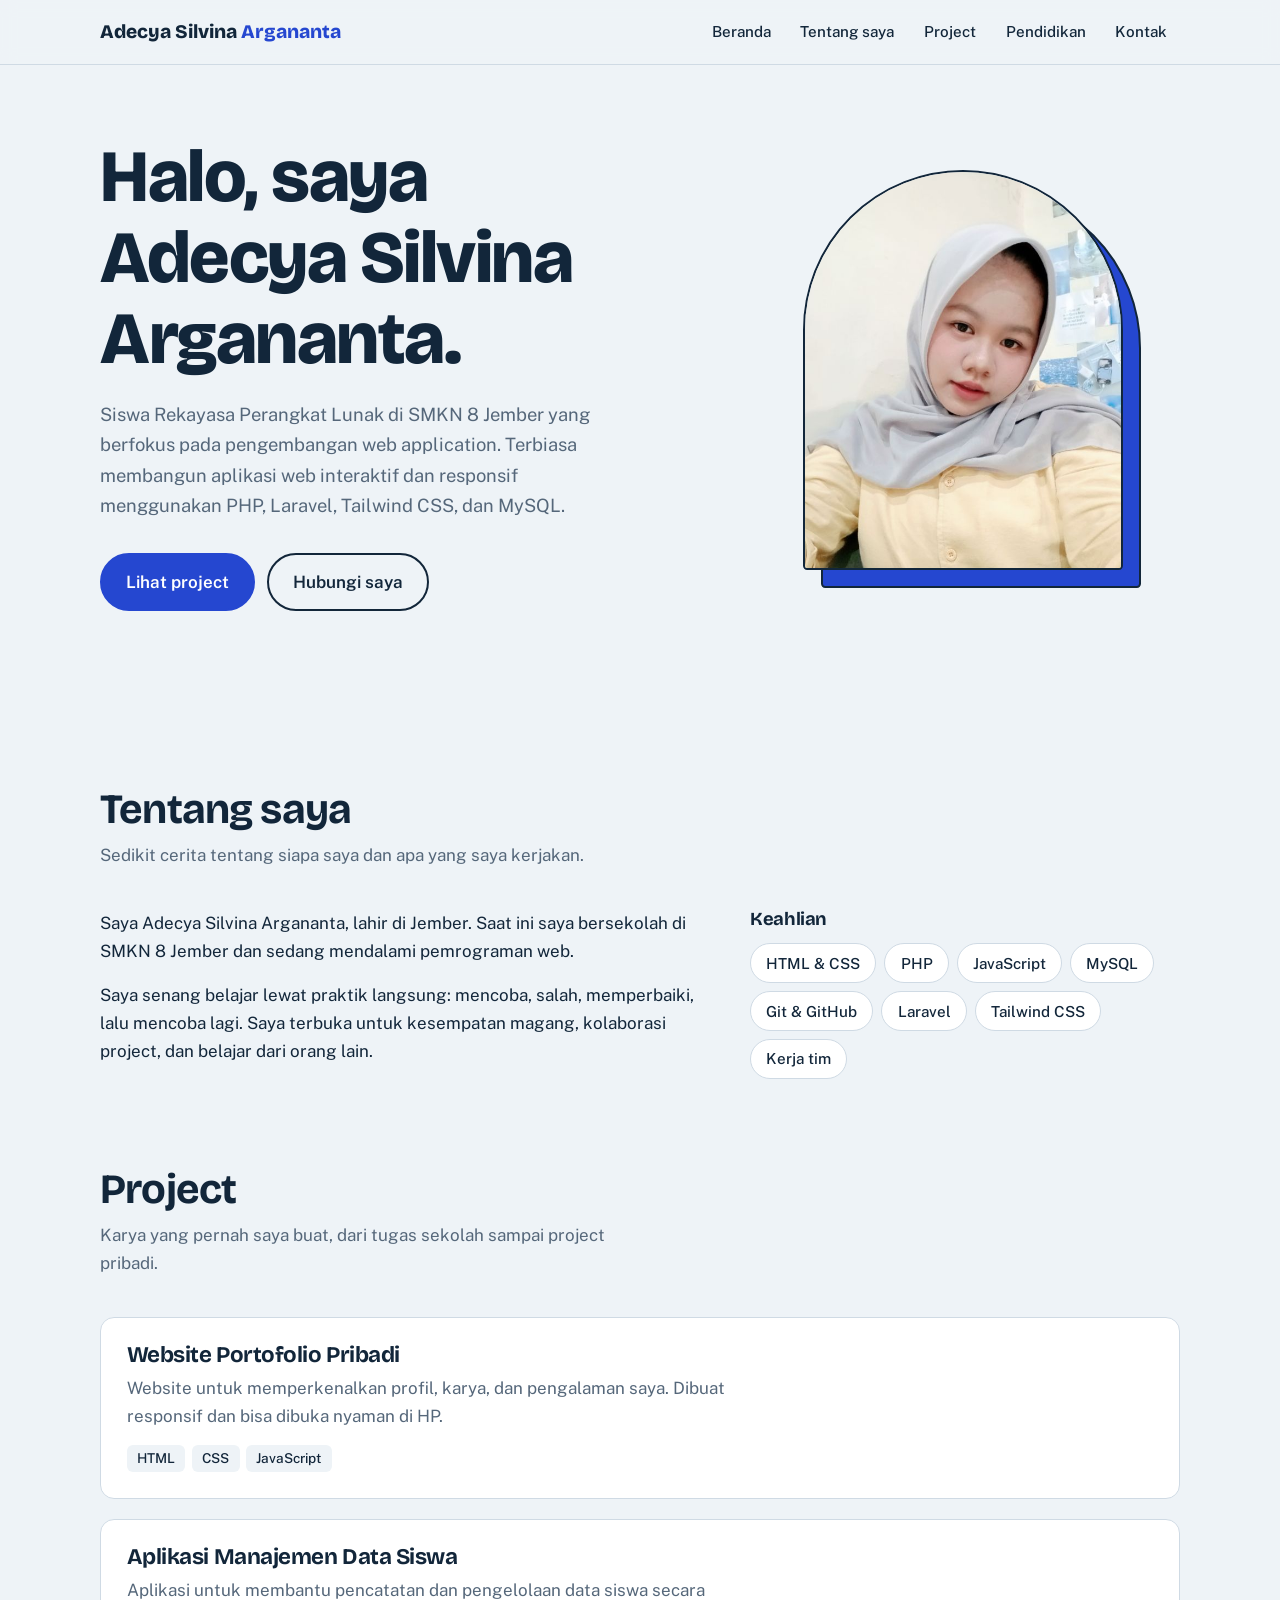
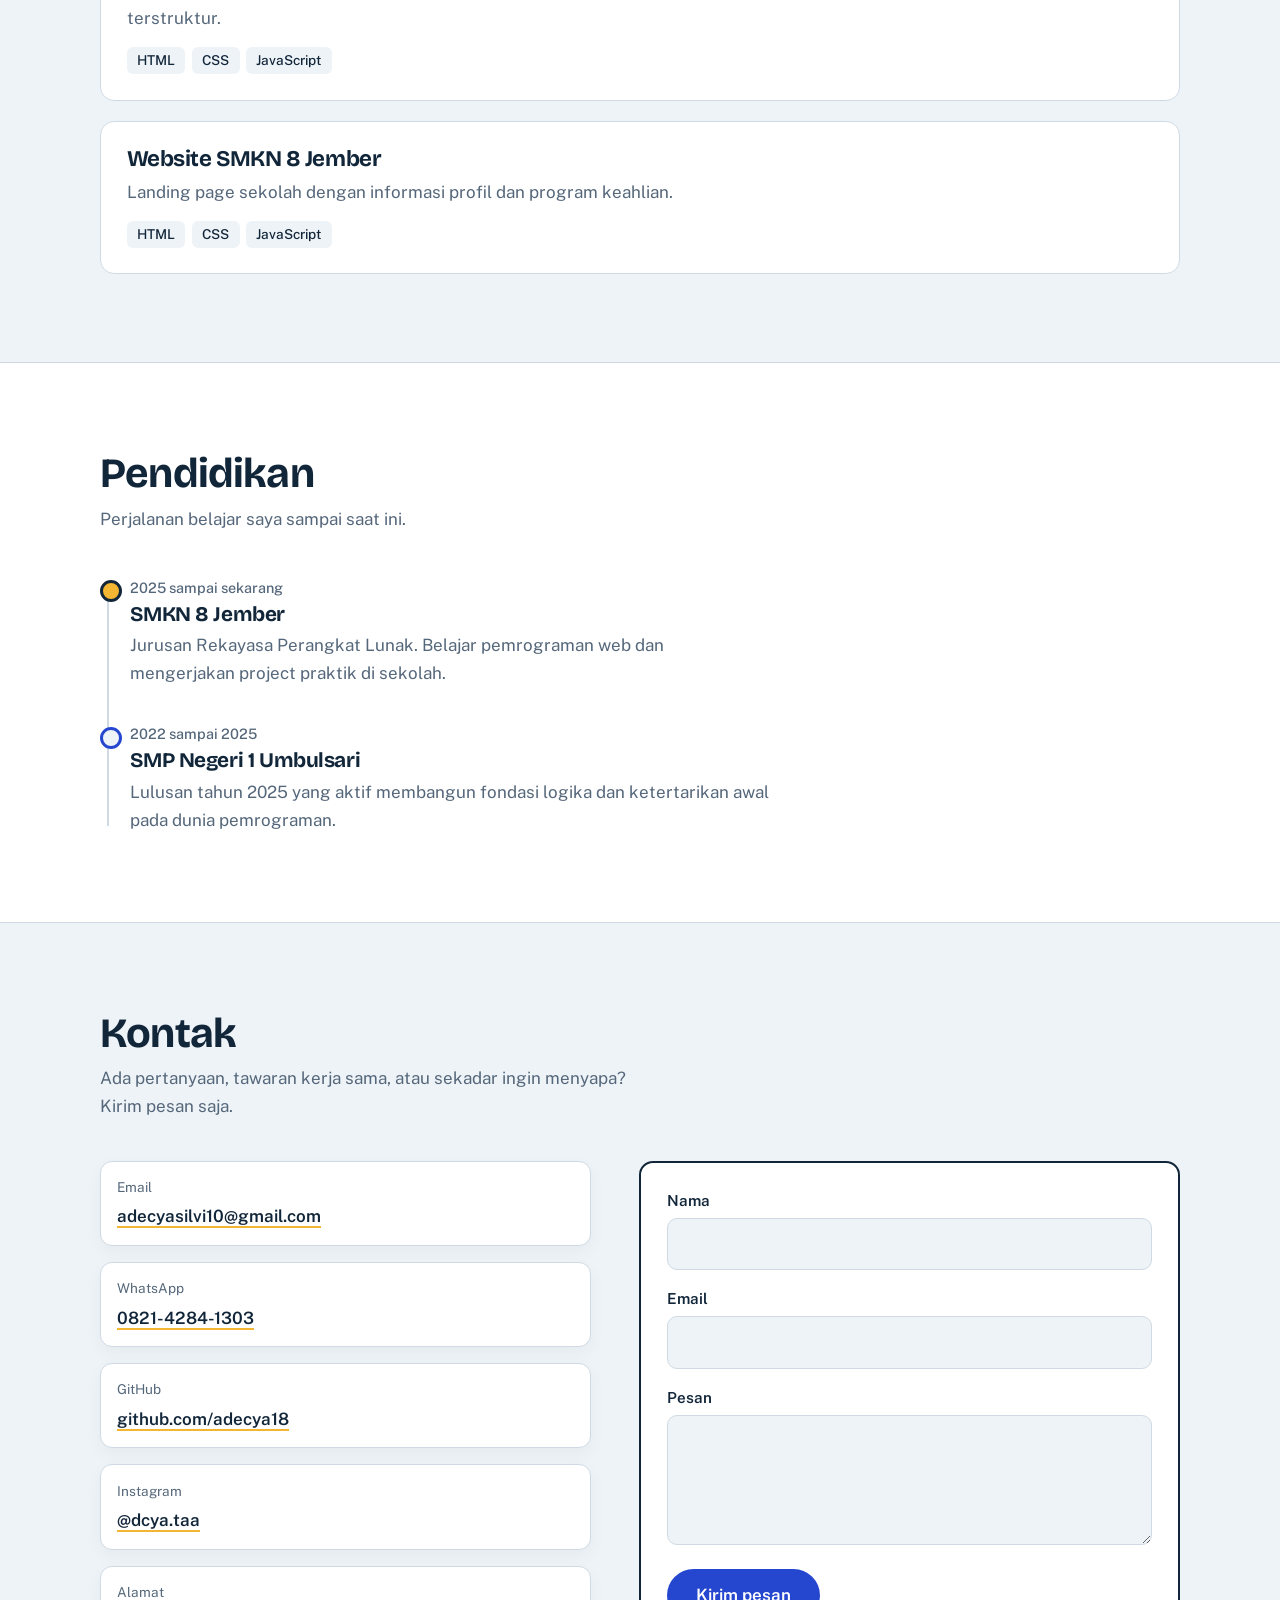
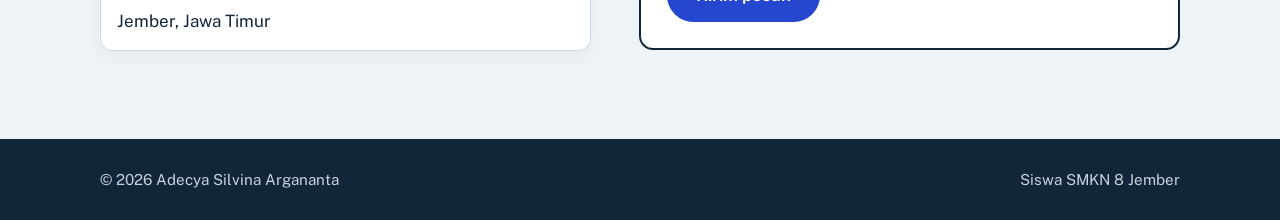
==== commit 8898c8cd: "Perbarui foto profil Co-authored-by: Copilot <223556219+Copilot@users.noreply.github.com>" ====
--- a/index.html
+++ b/index.html
@@ -271,7 +271,7 @@
 
         <div class="foto-profil">
           <div class="foto-isi">
-            <img src="fotoku.jpeg"alt="Foto Adecya Silvina Argananta">
+            <img src="n.jpeg" alt="Foto Adecya Silvina Argananta">
           </div>
         </div>
       </div>
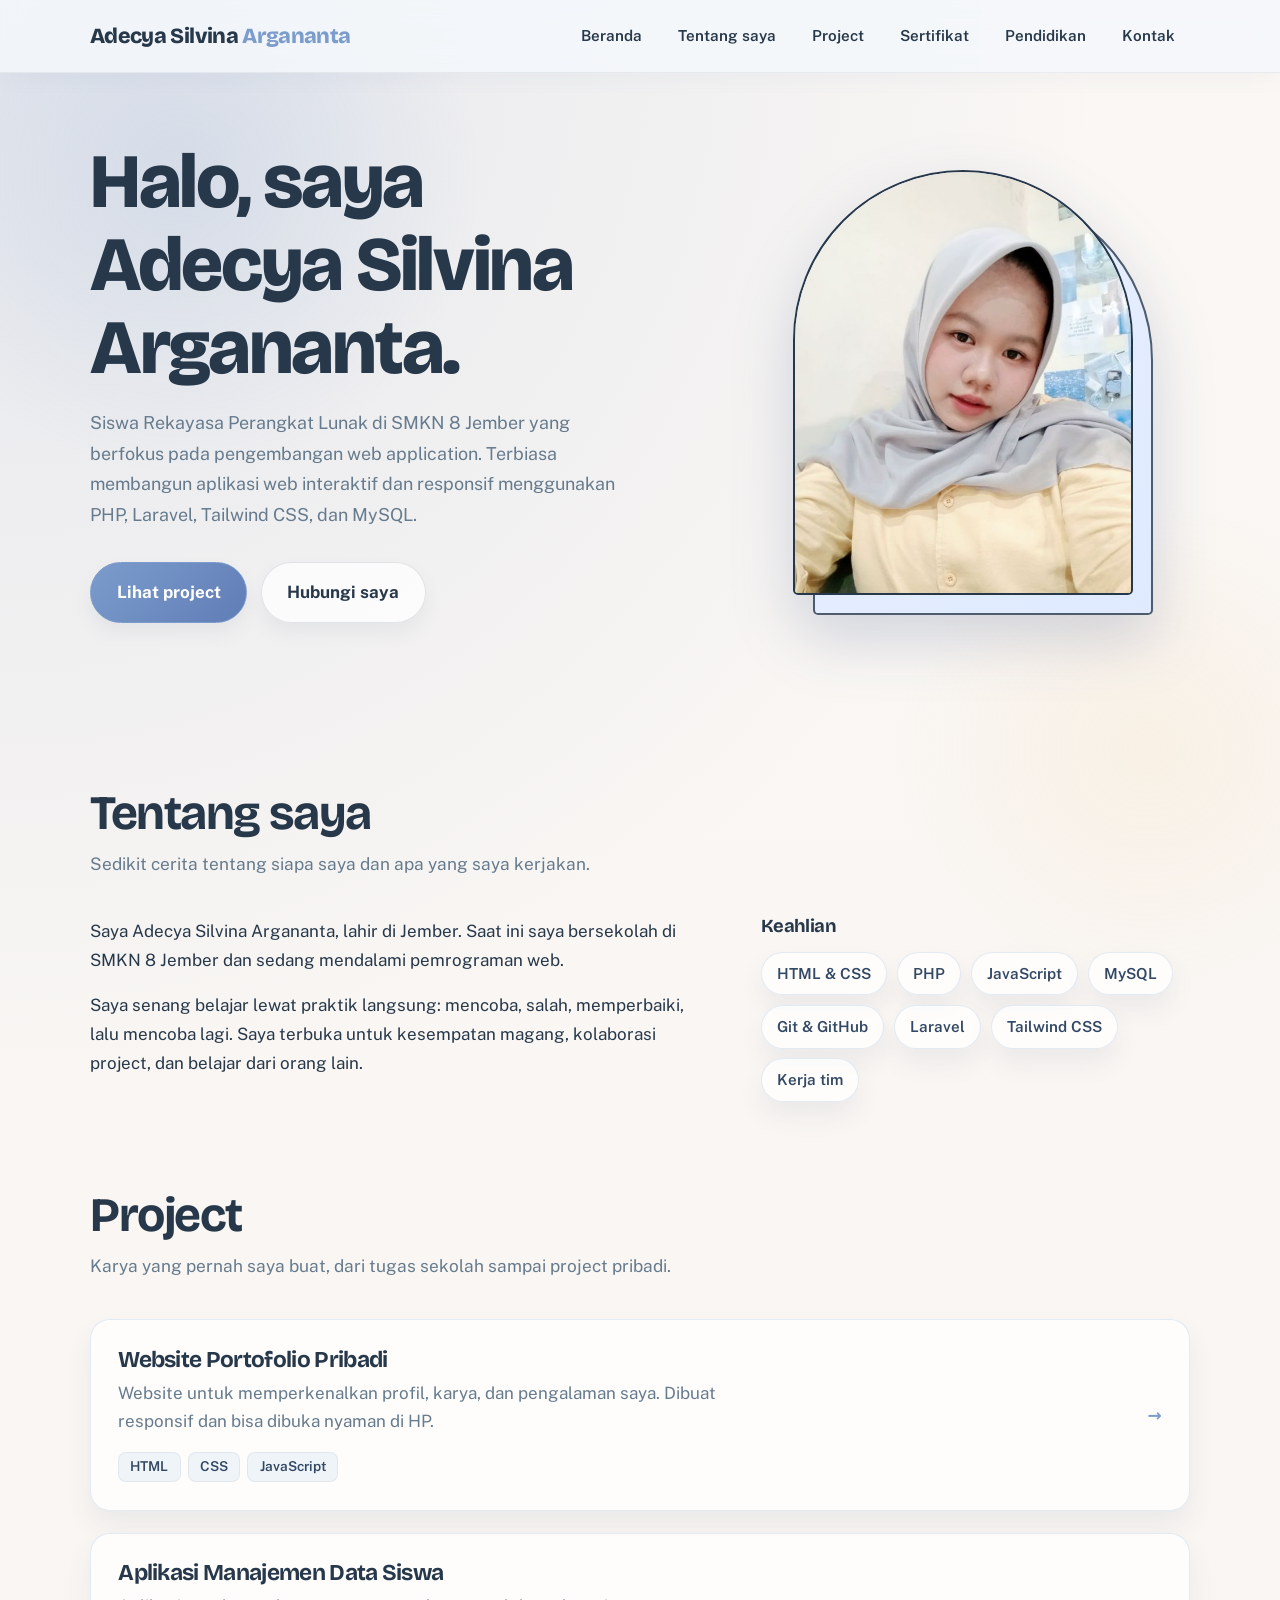
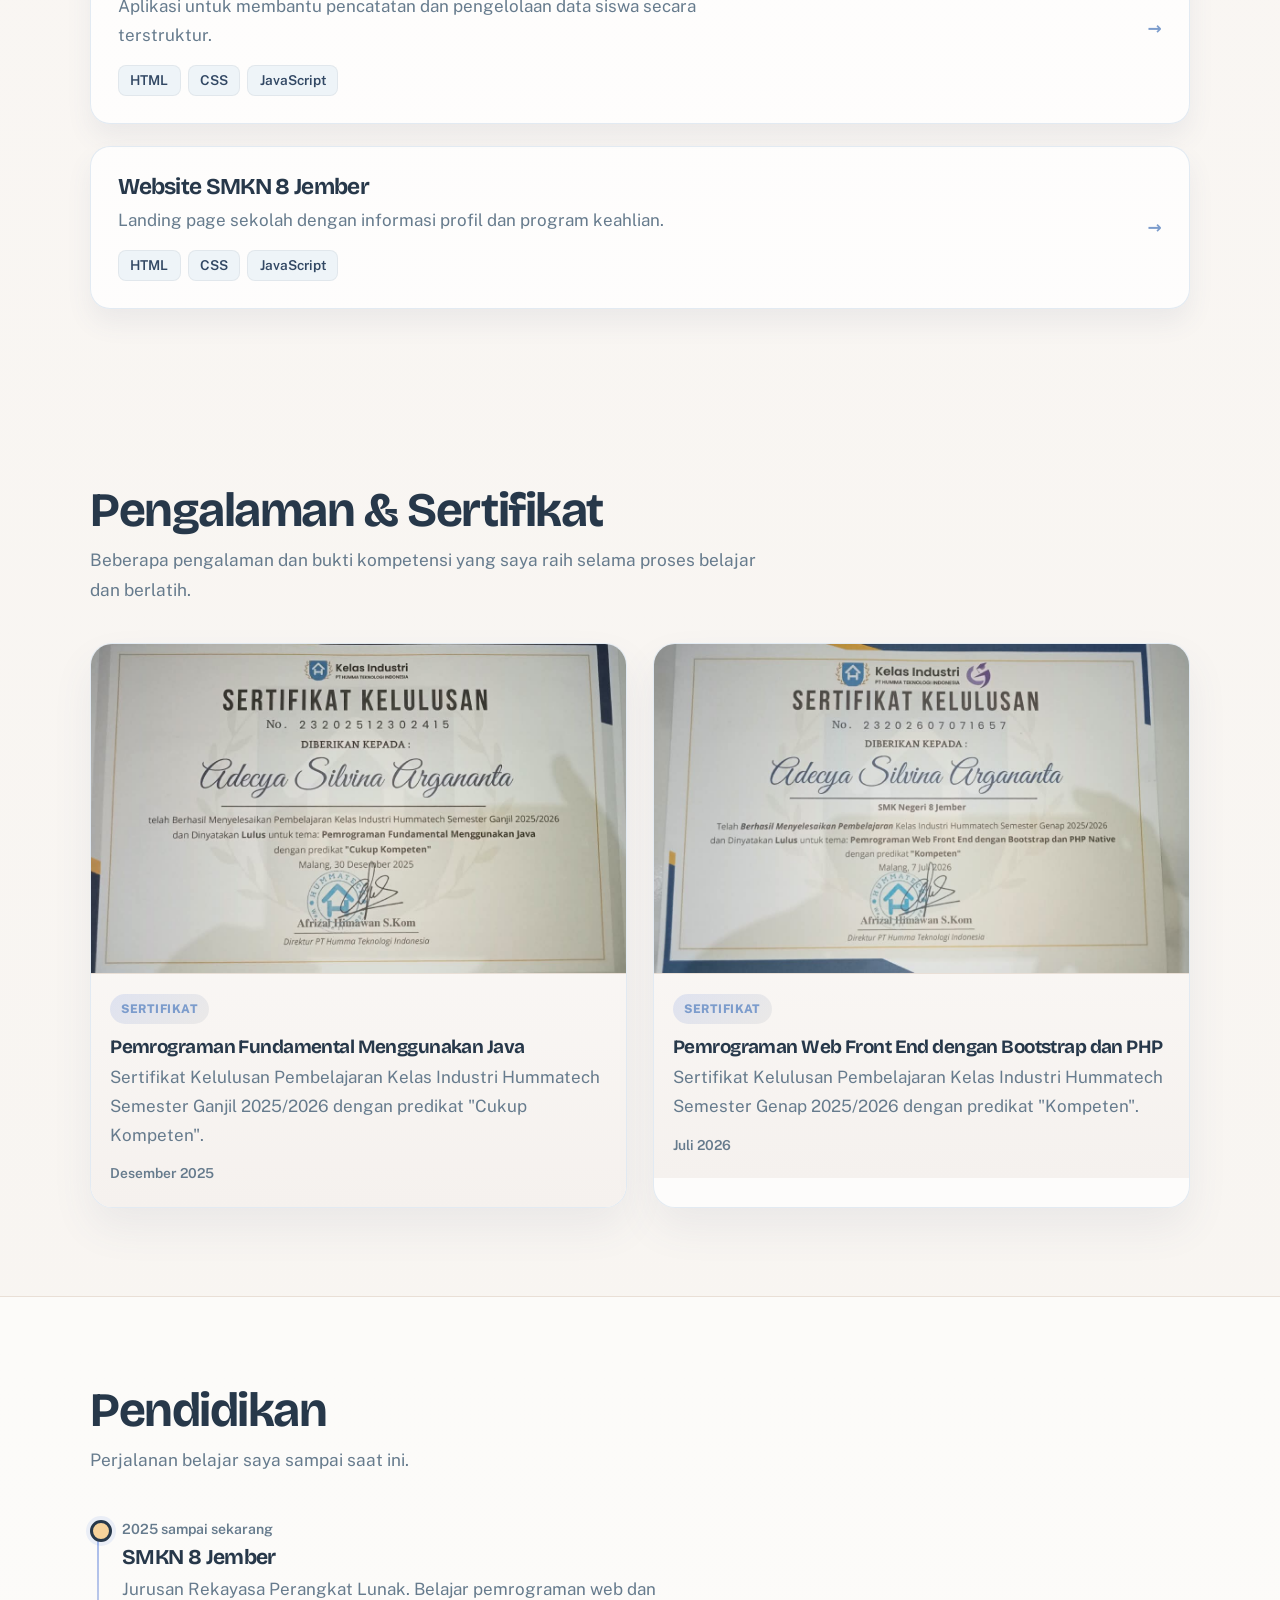
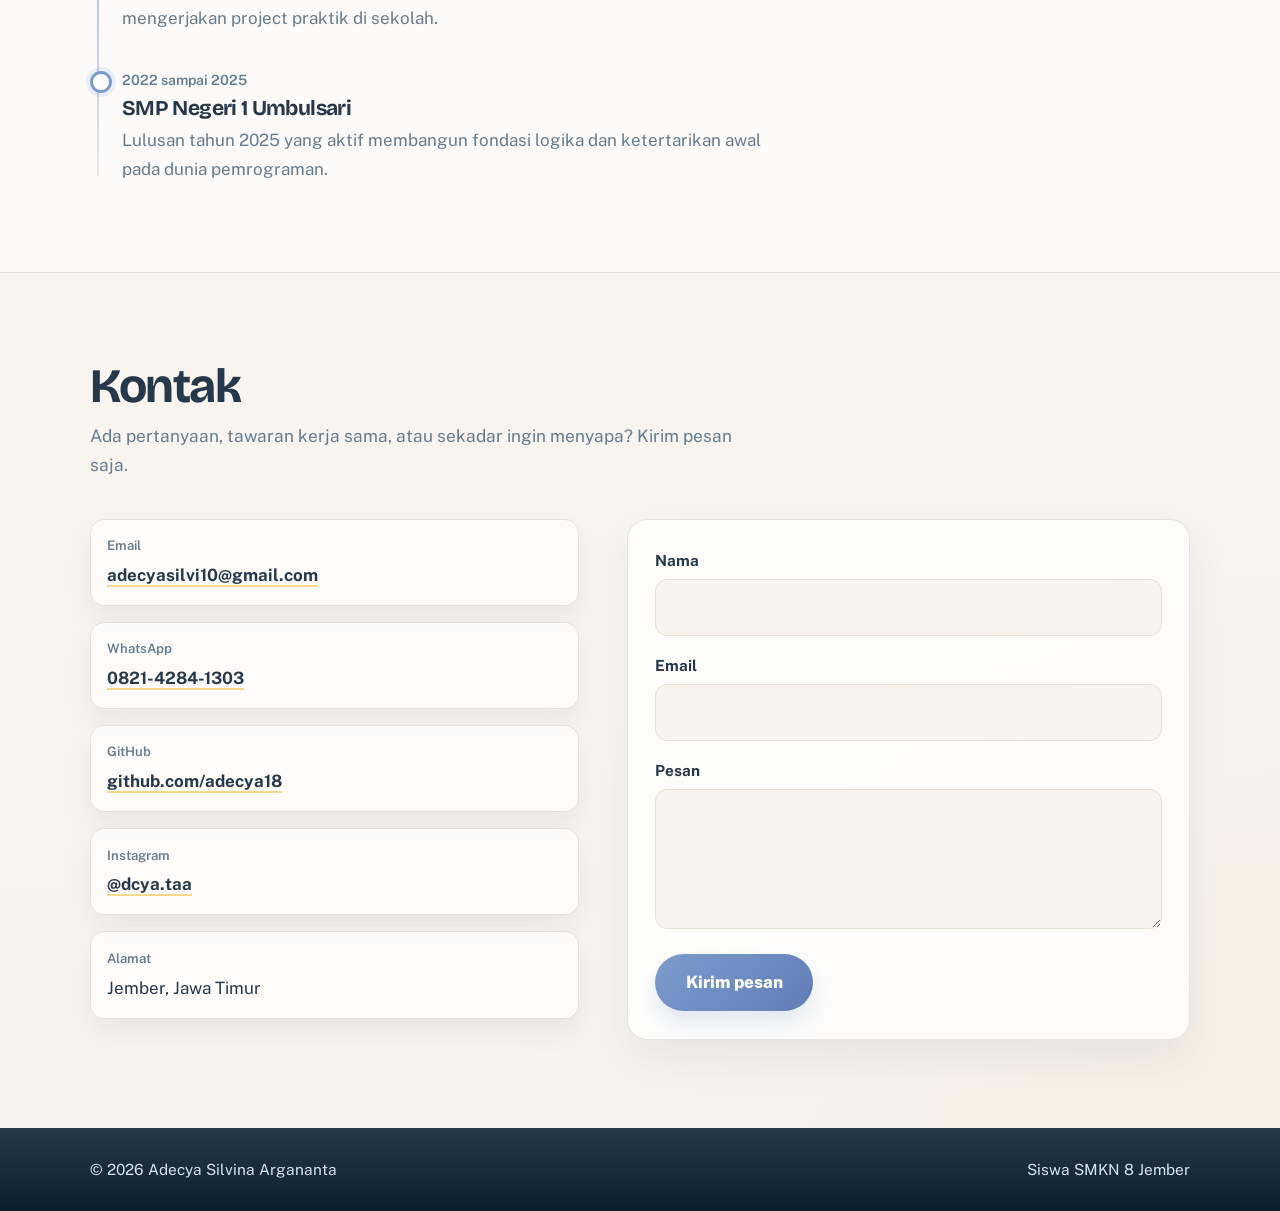
==== commit ae17dc5a: "Update portfolio design and add certificates Co-authored-by: Copilot <223556219+Copilot@users.norepl" ====
--- a/index.html
+++ b/index.html
@@ -10,225 +10,831 @@
   <link href="https://fonts.googleapis.com/css2?family=Bricolage+Grotesque:wght@500;700;800&family=Public+Sans:wght@400;500;600&display=swap" rel="stylesheet">
   <style>
     :root {
-      --kertas: #eef3f7;
-      --putih: #ffffff;
-      --tinta: #12263a;
-      --redup: #55677a;
-      --garis: #cfdae4;
-      --kobalt: #2547d0;
-      --kobalt-tua: #1a34a0;
-      --matahari: #f2b632;
-      --radius: 14px;
+      --kertas: #f7f4f0;
+      --putih: #fffdfb;
+      --tinta: #27384a;
+      --tinta-2: #324864;
+      --redup: #667b8d;
+      --garis: #e9dfd6;
+      --kobalt: #7c9ccc;
+      --kobalt-tua: #607db6;
+      --matahari: #f6d29b;
+      --biru-soft: #eef4ff;
+      --rose-soft: #f9ebe8;
+      --shadow-soft: 0 20px 40px rgba(73, 94, 123, 0.08);
+      --shadow-card: 0 14px 26px rgba(73, 94, 123, 0.08);
+      --radius: 20px;
+      --radius-sm: 12px;
       --font-judul: "Bricolage Grotesque", "Trebuchet MS", system-ui, sans-serif;
       --font-isi: "Public Sans", system-ui, -apple-system, "Segoe UI", sans-serif;
     }
+
     * { box-sizing: border-box; margin: 0; padding: 0; }
-    html { scroll-behavior: smooth; scroll-padding-top: 76px; }
-    section[id] { scroll-margin-top: 90px; }
+    html { scroll-behavior: smooth; scroll-padding-top: 80px; }
+    section[id] { scroll-margin-top: 92px; }
+
     body {
       font-family: var(--font-isi);
-      background: var(--kertas);
+      background:
+        radial-gradient(circle at top left, rgba(124, 156, 204, 0.18), transparent 24%),
+        radial-gradient(circle at bottom right, rgba(246, 210, 155, 0.15), transparent 18%),
+        linear-gradient(180deg, #faf7f4 0%, var(--kertas) 100%);
       color: var(--tinta);
-      line-height: 1.65;
+      line-height: 1.7;
       font-size: 1.0625rem;
       overflow-x: hidden;
     }
+    body::before {
+      content: "";
+      position: fixed;
+      inset: -15% auto auto -10%;
+      width: 620px;
+      height: 620px;
+      background: radial-gradient(circle, rgba(124, 156, 204, 0.18), transparent 68%);
+      pointer-events: none;
+      z-index: -1;
+    }
+    body::after {
+      content: "";
+      position: fixed;
+      right: -10%;
+      bottom: -12%;
+      width: 520px;
+      height: 520px;
+      background: radial-gradient(circle, rgba(246, 210, 155, 0.16), transparent 68%);
+      pointer-events: none;
+      z-index: -1;
+    }
+
     a { color: inherit; }
-    :focus-visible { outline: 3px solid var(--kobalt); outline-offset: 3px; border-radius: 4px; }
-    .wadah { width: min(1080px, 100% - 2.5rem); margin-inline: auto; }
-    h1, h2, h3 { font-family: var(--font-judul); line-height: 1.1; letter-spacing: -0.02em; }
-    h2 { font-size: clamp(1.9rem, 4vw, 2.6rem); margin-bottom: 0.5rem; }
-    .bagian { padding: 5.5rem 0; }
-    .pengantar { color: var(--redup); max-width: 56ch; margin-bottom: 2.5rem; }
+    :focus-visible {
+      outline: 3px solid var(--kobalt);
+      outline-offset: 3px;
+      border-radius: 8px;
+    }
+
+    .wadah {
+      width: min(1100px, 100% - 2.25rem);
+      margin-inline: auto;
+    }
+
+    h1, h2, h3 {
+      font-family: var(--font-judul);
+      line-height: 1.08;
+      letter-spacing: -0.03em;
+    }
+
+    h2 {
+      font-size: clamp(2rem, 4vw, 3rem);
+      margin-bottom: 0.6rem;
+    }
+
+    .bagian {
+      padding: 5.5rem 0;
+      position: relative;
+    }
+
+    .pengantar {
+      color: var(--redup);
+      max-width: 62ch;
+      font-size: 1.08rem;
+      margin-bottom: 2.4rem;
+    }
 
     /* Navigasi */
     header.atas {
-      position: sticky; top: 0; z-index: 10;
-      background: rgba(238, 243, 247, 0.92);
-      backdrop-filter: blur(8px);
-      border-bottom: 1px solid var(--garis);
-    }
-    .nav { display: flex; align-items: center; justify-content: space-between; gap: 1rem; height: 64px; }
-    .logo { font-family: var(--font-judul); font-weight: 800; font-size: 1.2rem; text-decoration: none; }
-    .logo span { color: var(--kobalt); }
-    nav ul { display: flex; gap: 0.25rem; list-style: none; overflow-x: auto; }
+      position: sticky;
+      top: 0;
+      z-index: 20;
+      background: rgba(244, 247, 251, 0.88);
+      backdrop-filter: blur(12px);
+      border-bottom: 1px solid rgba(31, 45, 61, 0.06);
+      box-shadow: 0 8px 18px rgba(92, 116, 146, 0.04);
+    }
+
+    .nav {
+      display: flex;
+      align-items: center;
+      justify-content: space-between;
+      gap: 1rem;
+      min-height: 72px;
+    }
+
+    .logo {
+      text-decoration: none;
+      font-family: var(--font-judul);
+      font-size: 1.35rem;
+      font-weight: 800;
+      letter-spacing: -0.03em;
+      color: var(--tinta);
+    }
+
+    .logo span {
+      color: var(--kobalt);
+    }
+
+    nav ul {
+      display: flex;
+      align-items: center;
+      gap: 0.35rem;
+      list-style: none;
+      overflow-x: auto;
+    }
+
     nav a {
-      display: block; padding: 0.45rem 0.8rem; border-radius: 999px;
-      text-decoration: none; font-weight: 500; font-size: 0.95rem; white-space: nowrap;
-    }
-    nav a:hover { background: var(--putih); }
+      display: block;
+      padding: 0.62rem 0.95rem;
+      border-radius: 999px;
+      text-decoration: none;
+      font-weight: 600;
+      font-size: 0.95rem;
+      color: var(--tinta);
+      transition: background 0.2s ease, transform 0.2s ease, color 0.2s ease, box-shadow 0.2s ease;
+      white-space: nowrap;
+    }
+
+    nav a:hover,
+    nav a:focus-visible {
+      background: rgba(255,255,255,0.8);
+      color: var(--kobalt-tua);
+      transform: translateY(-1px);
+      box-shadow: 0 6px 14px rgba(102, 122, 150, 0.08);
+    }
+
     .menu-toggle {
-      display: none; width: 44px; height: 44px; border: 1.5px solid var(--garis);
-      border-radius: 12px; background: var(--putih); cursor: pointer; padding: 0.7rem 0.6rem;
-      flex-direction: column; justify-content: space-between; align-items: stretch;
-    }
+      display: none;
+      width: 46px;
+      height: 46px;
+      border: 1.5px solid var(--garis);
+      border-radius: 14px;
+      background: rgba(255,255,255,0.9);
+      cursor: pointer;
+      padding: 0.7rem 0.65rem;
+      flex-direction: column;
+      justify-content: space-between;
+      align-items: stretch;
+      box-shadow: 0 6px 14px rgba(18, 38, 58, 0.04);
+    }
+
     .menu-toggle span {
-      display: block; height: 2px; border-radius: 999px; background: var(--tinta);
+      display: block;
+      height: 2px;
+      border-radius: 999px;
+      background: var(--tinta);
       transition: transform 0.2s ease, opacity 0.2s ease;
     }
+
     .menu-toggle.is-open span:nth-child(1) { transform: translateY(6px) rotate(45deg); }
     .menu-toggle.is-open span:nth-child(2) { opacity: 0; }
     .menu-toggle.is-open span:nth-child(3) { transform: translateY(-6px) rotate(-45deg); }
 
     /* Beranda */
-    .beranda { padding: 4.5rem 0 5.5rem; }
-    .beranda-isi { display: grid; grid-template-columns: 1.25fr 1fr; gap: 3.5rem; align-items: center; }
-    .beranda h1 { font-size: clamp(2.6rem, 7vw, 4.6rem); font-weight: 800; margin-bottom: 1.25rem; }
-    .beranda p.sapaan { color: var(--redup); max-width: 48ch; margin-bottom: 2rem; font-size: 1.15rem; }
-    .tombol-baris { display: flex; flex-wrap: wrap; gap: 0.75rem; }
+    .beranda {
+      padding: 4.25rem 0 4.8rem;
+    }
+
+    .beranda-isi {
+      display: grid;
+      grid-template-columns: 1.2fr 1fr;
+      gap: 3.2rem;
+      align-items: center;
+    }
+
+    .beranda h1 {
+      font-size: clamp(2.7rem, 6vw, 5rem);
+      font-weight: 800;
+      margin-bottom: 1.15rem;
+      color: var(--tinta);
+    }
+
+    .beranda p.sapaan {
+      color: var(--redup);
+      max-width: 48ch;
+      margin-bottom: 2rem;
+      font-size: 1.12rem;
+    }
+
+    .tombol-baris {
+      display: flex;
+      flex-wrap: wrap;
+      gap: 0.85rem;
+    }
+
     .tombol {
-      display: inline-block; padding: 0.8rem 1.5rem; border-radius: 999px;
-      font-weight: 600; text-decoration: none; border: 2px solid var(--tinta);
-      transition: background 0.15s, color 0.15s, border-color 0.15s;
-    }
-    .tombol.utama { background: var(--kobalt); border-color: var(--kobalt); color: #fff; }
-    .tombol.utama:hover { background: var(--kobalt-tua); border-color: var(--kobalt-tua); }
-    .tombol.garis:hover { background: var(--tinta); color: #fff; }
-
-    /* Foto profil: bingkai lengkung dengan bayangan warna dan satu lingkaran aksen */
+      display: inline-flex;
+      align-items: center;
+      justify-content: center;
+      padding: 0.95rem 1.6rem;
+      border-radius: 999px;
+      font-weight: 700;
+      text-decoration: none;
+      border: 1.5px solid rgba(39, 56, 74, 0.14);
+      transition: transform 0.18s ease, background 0.18s ease, color 0.18s ease, border-color 0.18s ease, box-shadow 0.18s ease;
+      box-shadow: 0 10px 18px rgba(84, 102, 122, 0.08);
+    }
+
+    .tombol:hover,
+    .tombol:focus-visible {
+      transform: translateY(-2px);
+    }
+
+    .tombol.utama {
+      background: linear-gradient(135deg, var(--kobalt) 0%, var(--kobalt-tua) 100%);
+      border-color: var(--kobalt);
+      color: #fff;
+    }
+
+    .tombol.utama:hover,
+    .tombol.utama:focus-visible {
+      background: linear-gradient(135deg, var(--kobalt-tua) 0%, var(--kobalt) 100%);
+      box-shadow: 0 12px 22px rgba(96, 125, 182, 0.22);
+    }
+
+    .tombol.garis {
+      background: rgba(255,255,255,0.72);
+      color: var(--tinta);
+      border-color: rgba(39, 56, 74, 0.12);
+    }
+
+    .tombol.garis:hover,
+    .tombol.garis:focus-visible {
+      background: var(--tinta);
+      color: #fff;
+      border-color: var(--tinta);
+      box-shadow: 0 12px 20px rgba(39, 56, 74, 0.12);
+    }
+
+    /* Foto profil */
     .foto-profil {
       position: relative;
-      width: min(320px, calc(100% - 22px));
+      width: min(340px, calc(100% - 24px));
       aspect-ratio: 4 / 5;
       justify-self: center;
-      margin: 12px 0 20px 22px;
-    }
+      margin: 0 0 0 1.4rem;
+      filter: drop-shadow(0 24px 30px rgba(28, 55, 114, 0.18));
+    }
+
     .foto-profil::before {
       content: "";
-      position: absolute; inset: 0;
-      transform: translate(18px, 18px);
-      border-radius: 999px 999px 26px 26px;
-      background: var(--kobalt);
+      position: absolute;
+      inset: 0;
+      transform: translate(20px, 20px);
+      border-radius: 999px 999px 30px 30px;
+      background: linear-gradient(135deg, #eaf1ff 0%, #dfeaff 100%);
+      border: 2px solid rgba(39, 56, 74, 0.8);
+    }
+
+    .foto-isi {
+      position: relative;
+      z-index: 1;
+      width: 100%;
+      height: 100%;
+      border-radius: 999px 999px 30px 30px;
       border: 2px solid var(--tinta);
-    }
-    .foto-isi {
-      position: relative; z-index: 1;
-      width: 100%; height: 100%;
-      border-radius: 999px 999px 26px 26px;
-      border: 2px solid var(--tinta);
-      background: #dce6f0;
-      display: grid; place-items: end center;
-      padding-bottom: 22%;
-      font-family: var(--font-judul); font-weight: 800; font-size: 4rem; color: var(--tinta);
+      background: linear-gradient(180deg, #e3edf8 0%, #bfd6ef 100%);
       overflow: hidden;
-    }
+      display: grid;
+      place-items: end center;
+    }
+
     .foto-isi img {
-      position: absolute; inset: 0;
-      width: 100%; height: 100%;
-      object-fit: cover; object-position: center top;
+      position: absolute;
+      inset: 0;
+      width: 100%;
+      height: 100%;
+      object-fit: cover;
+      object-position: center top;
       display: block;
     }
 
     /* Tentang saya */
-    .tentang-isi { display: grid; grid-template-columns: 1.4fr 1fr; gap: 3rem; }
+    .tentang-isi {
+      display: grid;
+      grid-template-columns: 1.45fr 1fr;
+      gap: 3rem;
+      align-items: start;
+    }
+
     .tentang-isi p + p { margin-top: 1rem; }
-    .keahlian { list-style: none; display: flex; flex-wrap: wrap; gap: 0.5rem; align-content: flex-start; }
+
+    .keahlian {
+      list-style: none;
+      display: flex;
+      flex-wrap: wrap;
+      gap: 0.6rem;
+    }
+
     .keahlian li {
-      background: var(--putih); border: 1.5px solid var(--garis);
-      padding: 0.4rem 0.95rem; border-radius: 999px; font-weight: 500; font-size: 0.95rem;
-    }
-    .sub-judul { font-size: 1.15rem; margin-bottom: 0.9rem; }
+      background: rgba(255,255,255,0.74);
+      border: 1.5px solid rgba(223, 232, 241, 0.9);
+      padding: 0.5rem 0.95rem;
+      border-radius: 999px;
+      font-weight: 600;
+      font-size: 0.95rem;
+      box-shadow: var(--shadow-card);
+      color: var(--tinta-2);
+    }
+
+    .sub-judul {
+      font-size: 1.15rem;
+      margin-bottom: 0.9rem;
+    }
+
+    /* Pengalaman & sertifikat */
+    .sertifikat-grid {
+      display: grid;
+      grid-template-columns: repeat(auto-fit, minmax(280px, 1fr));
+      gap: 1.6rem;
+      margin-top: 1.8rem;
+    }
+
+    .sertifikat-link {
+      position: relative;
+      display: block;
+      color: inherit;
+      text-decoration: none;
+      background: rgba(255,255,255,0.7);
+      border: 1.5px solid rgba(223, 232, 241, 0.9);
+      border-radius: 22px;
+      overflow: hidden;
+      box-shadow: var(--shadow-soft);
+      transition: transform 0.2s ease, box-shadow 0.2s ease, border-color 0.2s ease;
+    }
+
+    .sertifikat-link:hover,
+    .sertifikat-link:focus-visible {
+      transform: translateY(-4px);
+      border-color: rgba(124, 156, 204, 0.7);
+      box-shadow: 0 22px 38px rgba(84, 102, 122, 0.12);
+      outline: none;
+    }
+
+    .sertifikat-item {
+      position: relative;
+      background: linear-gradient(180deg, #fffefc 0%, #f5f1ee 100%);
+    }
+
+    .sertifikat-item img {
+      display: block;
+      width: 100%;
+      height: 330px;
+      object-fit: cover;
+      object-position: center top;
+      background: #dfe8f2;
+      border-bottom: 1px solid var(--garis);
+      transition: transform 0.35s ease;
+    }
+
+    .sertifikat-link:hover .sertifikat-item img,
+    .sertifikat-link:focus-visible .sertifikat-item img {
+      transform: scale(1.03);
+    }
+
+    .sertifikat-item::after {
+      content: "Lihat sertifikat";
+      position: absolute;
+      inset: auto 1rem 1rem 1rem;
+      display: inline-flex;
+      align-items: center;
+      justify-content: center;
+      padding: 0.55rem 0.9rem;
+      border-radius: 999px;
+      font-size: 0.8rem;
+      font-weight: 700;
+      color: #fff;
+      background: rgba(18, 38, 58, 0.78);
+      backdrop-filter: blur(4px);
+      opacity: 0;
+      transform: translateY(10px);
+      transition: all 0.2s ease;
+    }
+
+    .sertifikat-link:hover .sertifikat-item::after,
+    .sertifikat-link:focus-visible .sertifikat-item::after {
+      opacity: 1;
+      transform: translateY(0);
+    }
+
+    .sertifikat-item .konten {
+      padding: 1.15rem 1.2rem 1.3rem;
+    }
+
+    .sertifikat-item .label {
+      display: inline-flex;
+      align-items: center;
+      padding: 0.32rem 0.7rem;
+      border-radius: 999px;
+      background: linear-gradient(135deg, rgba(36, 87, 214, 0.12), rgba(18, 38, 58, 0.06));
+      color: var(--kobalt);
+      font-size: 0.75rem;
+      font-weight: 800;
+      letter-spacing: 0.04em;
+      text-transform: uppercase;
+    }
+
+    .sertifikat-item h3 {
+      font-size: 1.18rem;
+      margin: 0.8rem 0 0.35rem;
+    }
+
+    .sertifikat-item p { color: var(--redup); }
+
+    .sertifikat-item .tanggal {
+      display: block;
+      margin-top: 0.8rem;
+      font-size: 0.86rem;
+      color: var(--redup);
+      font-weight: 600;
+    }
+
+    /* Modal gambar */
+    .gambar-modal {
+      position: fixed;
+      inset: 0;
+      display: flex;
+      align-items: center;
+      justify-content: center;
+      padding: 1.5rem;
+      background: rgba(11, 16, 24, 0.72);
+      backdrop-filter: blur(6px);
+      opacity: 0;
+      visibility: hidden;
+      transition: opacity 0.2s ease, visibility 0.2s ease;
+      z-index: 30;
+    }
+
+    .gambar-modal.is-open {
+      opacity: 1;
+      visibility: visible;
+    }
+
+    .gambar-modal .modal-konten {
+      position: relative;
+      width: min(960px, 100%);
+      background: var(--putih);
+      border-radius: 22px;
+      padding: 1rem;
+      border: 1px solid rgba(255,255,255,0.15);
+      box-shadow: 0 30px 60px rgba(0, 0, 0, 0.22);
+    }
+
+    .gambar-modal .modal-konten img {
+      display: block;
+      width: 100%;
+      height: auto;
+      max-height: 80vh;
+      object-fit: contain;
+      border-radius: 14px;
+      background: #edf3f8;
+    }
+
+    .gambar-modal .tutup {
+      position: absolute;
+      top: 0.85rem;
+      right: 0.85rem;
+      width: 38px;
+      height: 38px;
+      border: none;
+      border-radius: 50%;
+      background: rgba(18, 38, 58, 0.8);
+      color: #fff;
+      font-size: 1.3rem;
+      cursor: pointer;
+    }
 
     /* Project */
-    .daftar-project { display: grid; gap: 1.25rem; }
+    .daftar-project {
+      display: grid;
+      gap: 1.4rem;
+    }
+
     .project {
-      background: var(--putih); border: 1.5px solid var(--garis); border-radius: var(--radius);
-      padding: 1.6rem; display: grid; grid-template-columns: 1fr auto; gap: 0.5rem 2rem; align-items: start;
-    }
-    .project h3 { font-size: 1.4rem; margin-bottom: 0.4rem; }
-    .project p { color: var(--redup); max-width: 62ch; }
-    .teknologi { list-style: none; display: flex; flex-wrap: wrap; gap: 0.4rem; margin-top: 0.9rem; }
-    .teknologi li { background: var(--kertas); padding: 0.15rem 0.65rem; border-radius: 6px; font-size: 0.85rem; font-weight: 500; }
-    .project .tautan { font-weight: 600; color: var(--kobalt); white-space: nowrap; }
-    .project .tautan:hover { color: var(--kobalt-tua); }
-    .project { position: relative; }
-    .project:hover { border-color: var(--kobalt); }
-    .project:focus-within { outline: 3px solid var(--kobalt); outline-offset: 3px; }
-    .project .tautan::after { content: ""; position: absolute; inset: 0; }
+      position: relative;
+      background: rgba(255,255,255,0.72);
+      border: 1.5px solid rgba(223, 232, 241, 0.9);
+      border-radius: var(--radius);
+      padding: 1.7rem;
+      display: grid;
+      grid-template-columns: 1fr auto;
+      gap: 0.5rem 2rem;
+      align-items: start;
+      box-shadow: var(--shadow-card);
+      transition: border-color 0.15s ease, transform 0.15s ease, box-shadow 0.15s ease;
+    }
+
+    .project:hover {
+      border-color: rgba(124, 156, 204, 0.7);
+      transform: translateY(-2px);
+      box-shadow: 0 18px 32px rgba(73, 94, 123, 0.08);
+    }
+
+    .project h3 {
+      font-size: 1.42rem;
+      margin-bottom: 0.4rem;
+    }
+
+    .project p {
+      color: var(--redup);
+      max-width: 62ch;
+    }
+
+    .teknologi {
+      list-style: none;
+      display: flex;
+      flex-wrap: wrap;
+      gap: 0.45rem;
+      margin-top: 0.95rem;
+    }
+
+    .teknologi li {
+      background: rgba(237, 243, 248, 0.9);
+      border:1px solid rgba(18, 38, 58, 0.06);
+      padding: 0.18rem 0.7rem;
+      border-radius: 8px;
+      font-size: 0.85rem;
+      font-weight: 600;
+      color: var(--tinta-2);
+    }
+
+    .project .tautan {
+      position: relative;
+      font-weight: 700;
+      color: var(--kobalt);
+      white-space: nowrap;
+      text-decoration: none;
+      align-self: center;
+    }
+
+    .project .tautan::after {
+      content: "→";
+      margin-left: 0.2rem;
+    }
+
+    .project .tautan:hover,
+    .project .tautan:focus-visible {
+      color: var(--kobalt-tua);
+    }
+
+    .project:focus-within {
+      outline: 3px solid var(--kobalt);
+      outline-offset: 3px;
+    }
 
     /* Garis waktu (pendidikan) */
-    .garis-waktu { list-style: none; position: relative; padding-left: 1.9rem; }
+    .garis-waktu {
+      list-style: none;
+      position: relative;
+      padding-left: 2rem;
+    }
+
     .garis-waktu::before {
-      content: ""; position: absolute; left: 7px; top: 8px; bottom: 8px; width: 2px; background: var(--garis);
-    }
-    .garis-waktu li { position: relative; padding-bottom: 2rem; }
+      content: "";
+      position: absolute;
+      left: 7px;
+      top: 8px;
+      bottom: 8px;
+      width: 2px;
+      background: linear-gradient(180deg, rgba(36, 87, 214, 0.4), rgba(18, 38, 58, 0.1));
+    }
+
+    .garis-waktu li {
+      position: relative;
+      padding-bottom: 2rem;
+    }
+
     .garis-waktu li:last-child { padding-bottom: 0; }
+
     .garis-waktu li::before {
-      content: ""; position: absolute; left: -1.9rem; top: 0.45rem;
-      width: 16px; height: 16px; border-radius: 50%;
-      background: var(--kertas); border: 3px solid var(--kobalt);
-    }
-    .garis-waktu li.sekarang::before { background: var(--matahari); border-color: var(--tinta); }
-    .waktu { font-size: 0.9rem; color: var(--redup); font-weight: 500; }
-    .garis-waktu h3 { font-size: 1.3rem; margin: 0.15rem 0 0.3rem; }
-    .garis-waktu p { color: var(--redup); max-width: 64ch; }
-    .garis-waktu ul.rincian { margin: 0.6rem 0 0 1.1rem; color: var(--redup); max-width: 64ch; }
-    .garis-waktu ul.rincian li { padding: 0; margin-bottom: 0.25rem; }
+      content: "";
+      position: absolute;
+      left: -2rem;
+      top: 0.42rem;
+      width: 16px;
+      height: 16px;
+      border-radius: 50%;
+      background: var(--putih);
+      border: 3px solid var(--kobalt);
+      box-shadow: 0 0 0 4px rgba(36, 87, 214, 0.08);
+    }
+
+    .garis-waktu li.sekarang::before {
+      background: var(--matahari);
+      border-color: var(--tinta);
+    }
+
+    .waktu {
+      display: inline-block;
+      font-size: 0.88rem;
+      color: var(--redup);
+      font-weight: 600;
+      margin-bottom: 0.15rem;
+    }
+
+    .garis-waktu h3 {
+      font-size: 1.32rem;
+      margin: 0.15rem 0 0.35rem;
+    }
+
+    .garis-waktu p {
+      color: var(--redup);
+      max-width: 64ch;
+    }
+
+    .garis-waktu ul.rincian {
+      margin: 0.7rem 0 0 1.1rem;
+      color: var(--redup);
+      max-width: 64ch;
+    }
+
+    .garis-waktu ul.rincian li {
+      padding: 0;
+      margin-bottom: 0.22rem;
+    }
+
     .garis-waktu ul.rincian li::before { display: none; }
     .garis-waktu ul.rincian { position: static; }
 
-    .pendidikan-bagian { background: var(--putih); border-block: 1px solid var(--garis); }
+    .pendidikan-bagian {
+      background: rgba(255,255,255,0.55);
+      border-block: 1px solid var(--garis);
+    }
 
     /* Kontak */
-    .kontak-isi { display: grid; grid-template-columns: 1fr 1.1fr; gap: 3rem; align-items: start; }
+    .kontak-isi {
+      display: grid;
+      grid-template-columns: 1fr 1.15fr;
+      gap: 3rem;
+      align-items: start;
+    }
+
     .kontak-isi > * { width: 100%; }
     .daftar-kontak, .daftar-kontak li, form { min-width: 0; }
-    .daftar-kontak { list-style: none; display: grid; gap: 1rem; width: 100%; }
+
+    .daftar-kontak {
+      list-style: none;
+      display: grid;
+      gap: 1rem;
+      width: 100%;
+    }
+
     .daftar-kontak li {
-      background: var(--putih); border: 1.5px solid var(--garis); border-radius: 12px;
-      padding: 0.9rem 1rem; box-shadow: 0 6px 18px rgba(18, 38, 58, 0.04);
-      display: grid; gap: 0.25rem;
-    }
-    .daftar-kontak span { display: block; font-size: 0.85rem; color: var(--redup); }
+      background: rgba(255,255,255,0.72);
+      border: 1.5px solid var(--garis);
+      border-radius: 14px;
+      padding: 0.95rem 1rem;
+      box-shadow: var(--shadow-card);
+      display: grid;
+      gap: 0.22rem;
+    }
+
+    .daftar-kontak span {
+      display: block;
+      font-size: 0.82rem;
+      color: var(--redup);
+      font-weight: 600;
+    }
+
     .daftar-kontak a {
-      display: inline-block; max-width: 100%; font-weight: 600; text-decoration-color: var(--matahari);
-      text-underline-offset: 4px; text-decoration-thickness: 2px; overflow-wrap: anywhere; word-break: break-word;
-    }
-    form { background: var(--putih); border: 2px solid var(--tinta); border-radius: var(--radius); padding: 1.6rem; display: grid; gap: 1rem; }
-    label { font-weight: 600; font-size: 0.95rem; display: block; margin-bottom: 0.3rem; }
+      display: inline-block;
+      max-width: 100%;
+      font-weight: 700;
+      text-decoration-color: rgba(246, 200, 90, 0.7);
+      text-underline-offset: 4px;
+      text-decoration-thickness: 2px;
+      overflow-wrap: anywhere;
+      word-break: break-word;
+    }
+
+    form {
+      background: rgba(255,255,255,0.78);
+      border: 1.5px solid rgba(39, 56, 74, 0.12);
+      border-radius: var(--radius);
+      padding: 1.7rem;
+      display: grid;
+      gap: 1rem;
+      box-shadow: var(--shadow-soft);
+    }
+
+    label {
+      display: block;
+      margin-bottom: 0.38rem;
+      font-weight: 700;
+      font-size: 0.96rem;
+    }
+
     input, textarea {
-      width: 100%; font: inherit; color: inherit; background: var(--kertas);
-      border: 1.5px solid var(--garis); border-radius: 10px; padding: 0.7rem 0.9rem;
-    }
-    input:focus, textarea:focus { outline: none; border-color: var(--kobalt); box-shadow: 0 0 0 3px rgba(37, 71, 208, 0.2); }
-    textarea { min-height: 130px; resize: vertical; }
+      width: 100%;
+      font: inherit;
+      color: inherit;
+      background: var(--kertas);
+      border: 1.5px solid var(--garis);
+      border-radius: 12px;
+      padding: 0.8rem 0.9rem;
+      transition: border-color 0.15s ease, box-shadow 0.15s ease, transform 0.15s ease;
+    }
+
+    input:focus, textarea:focus {
+      outline: none;
+      border-color: var(--kobalt);
+      box-shadow: 0 0 0 3px rgba(36, 87, 214, 0.18);
+      transform: translateY(-1px);
+    }
+
+    textarea {
+      min-height: 140px;
+      resize: vertical;
+    }
+
     form button {
-      font: inherit; font-weight: 600; cursor: pointer; justify-self: start;
-      background: var(--kobalt); color: #fff; border: none; border-radius: 999px; padding: 0.8rem 1.8rem;
-    }
-    form button:hover { background: var(--kobalt-tua); }
-
-    footer { background: var(--tinta); color: #c7d3df; padding: 1.75rem 0; font-size: 0.95rem; }
-    footer .wadah { display: flex; justify-content: space-between; flex-wrap: wrap; gap: 0.5rem; }
-
-    /* Satu animasi saat halaman dibuka */
-    @keyframes masuk { from { opacity: 0; transform: translateY(14px); } to { opacity: 1; transform: translateY(0); } }
+      font: inherit;
+      font-weight: 800;
+      cursor: pointer;
+      justify-self: start;
+      background: linear-gradient(135deg, var(--kobalt) 0%, var(--kobalt-tua) 100%);
+      color: #fff;
+      border: none;
+      border-radius: 999px;
+      padding: 0.9rem 1.9rem;
+      box-shadow: 0 12px 22px rgba(124, 156, 204, 0.22);
+      transition: transform 0.18s ease, box-shadow 0.18s ease;
+    }
+
+    form button:hover,
+    form button:focus-visible {
+      transform: translateY(-2px);
+      box-shadow: 0 14px 24px rgba(96, 125, 182, 0.24);
+    }
+
+    footer {
+      background: linear-gradient(180deg, var(--tinta) 0%, #0b1d2f 100%);
+      color: #d9e4f0;
+      padding: 1.8rem 0;
+      font-size: 0.96rem;
+    }
+
+    footer .wadah {
+      display: flex;
+      justify-content: space-between;
+      flex-wrap: wrap;
+      gap: 0.5rem;
+    }
+
+    /* Animasi */
+    @keyframes masuk {
+      from { opacity: 0; transform: translateY(12px); }
+      to { opacity: 1; transform: translateY(0); }
+    }
+
     .foto-profil { animation: masuk 0.7s ease-out both; }
+
     @media (prefers-reduced-motion: reduce) {
       html { scroll-behavior: auto; }
       .foto-profil { animation: none; }
+      *, *::before, *::after {
+        transition: none !important;
+      }
     }
 
     @media (max-width: 820px) {
-      .beranda-isi, .tentang-isi, .kontak-isi { grid-template-columns: 1fr; gap: 2.5rem; }
+      .beranda-isi,
+      .tentang-isi,
+      .kontak-isi {
+        grid-template-columns: 1fr;
+        gap: 2.5rem;
+      }
+
       .project { grid-template-columns: 1fr; }
       .bagian { padding: 4rem 0; }
-      .nav { height: auto; padding: 0.6rem 0; flex-wrap: wrap; gap: 0.75rem; }
+
+      .nav {
+        min-height: 68px;
+        padding: 0.6rem 0;
+        flex-wrap: wrap;
+        gap: 0.8rem;
+      }
+
       .menu-toggle { display: flex; margin-left: auto; }
       nav { width: 100%; }
       nav ul {
-        display: none; flex-direction: column; width: 100%; background: rgba(255,255,255,0.8);
-        border: 1px solid var(--garis); border-radius: 12px; padding: 0.5rem;
+        display: none;
+        flex-direction: column;
+        width: 100%;
+        background: rgba(255,255,255,0.82);
+        border: 1px solid var(--garis);
+        border-radius: 14px;
+        padding: 0.5rem;
       }
       nav.is-open ul { display: flex; }
       nav a { width: 100%; }
-      html { scroll-padding-top: 110px; }
-      section[id] { scroll-margin-top: 110px; }
-      .foto-profil { width: min(260px, calc(100% - 22px)); }
+
+      html { scroll-padding-top: 112px; }
+      section[id] { scroll-margin-top: 112px; }
+      .foto-profil { width: min(260px, calc(100% - 20px)); margin-left: 0; }
       form { padding: 1.25rem; }
       form button { width: 100%; justify-self: stretch; }
     }
   </style>
+
 </head>
 <body>
 
@@ -245,6 +851,7 @@
           <li><a href="#beranda">Beranda</a></li>
           <li><a href="#tentang">Tentang saya</a></li>
           <li><a href="#project">Project</a></li>
+          <li><a href="#sertifikat">Sertifikat</a></li>
           <li><a href="#pendidikan">Pendidikan</a></li>
           <li><a href="#kontak">Kontak</a></li>
         </ul>
@@ -354,6 +961,47 @@
       </div>
     </section>
 
+    <!-- SERTIFIKAT -->
+    <section class="bagian" id="sertifikat">
+      <div class="wadah">
+        <h2>Pengalaman &amp; Sertifikat</h2>
+        <p class="pengantar">Beberapa pengalaman dan bukti kompetensi yang saya raih selama proses belajar dan berlatih.</p>
+
+        <div class="sertifikat-grid">
+          <a class="sertifikat-link" href="assets/sertifikat-1.png" aria-label="Buka sertifikat kelulusan kelas industri PT Hummatech 2025">
+            <article class="sertifikat-item">
+              <img src="assets/sertifikat-1.png" alt="Sertifikat kelulusan kelas industri PT Hummatech 2025">
+              <div class="konten">
+                <span class="label">Sertifikat</span>
+                <h3>Pemrograman Fundamental Menggunakan Java</h3>
+                <p>Sertifikat Kelulusan Pembelajaran Kelas Industri Hummatech Semester Ganjil 2025/2026 dengan predikat "Cukup Kompeten".</p>
+                <span class="tanggal">Desember 2025</span>
+              </div>
+            </article>
+          </a>
+
+          <a class="sertifikat-link" href="assets/sertifikat-2.png" aria-label="Buka sertifikat kelulusan SMK Negeri 8 Jember 2026">
+            <article class="sertifikat-item">
+              <img src="assets/sertifikat-2.png" alt="Sertifikat kelulusan SMK Negeri 8 Jember 2026">
+              <div class="konten">
+                <span class="label">Sertifikat</span>
+                <h3>Pemrograman Web Front End dengan Bootstrap dan PHP</h3>
+                <p>Sertifikat Kelulusan Pembelajaran Kelas Industri Hummatech Semester Genap 2025/2026 dengan predikat "Kompeten".</p>
+                <span class="tanggal">Juli 2026</span>
+              </div>
+            </article>
+          </a>
+        </div>
+      </div>
+    </section>
+
+    <div class="gambar-modal" id="gambar-modal" aria-hidden="true">
+      <div class="modal-konten" role="dialog" aria-modal="true" aria-label="Preview sertifikat">
+        <button class="tutup" type="button" aria-label="Tutup modal">&times;</button>
+        <img id="modal-gambar" src="" alt="Preview sertifikat">
+      </div>
+    </div>
+
     <!-- PENDIDIKAN -->
     <section class="bagian pendidikan-bagian" id="pendidikan">
       <div class="wadah">
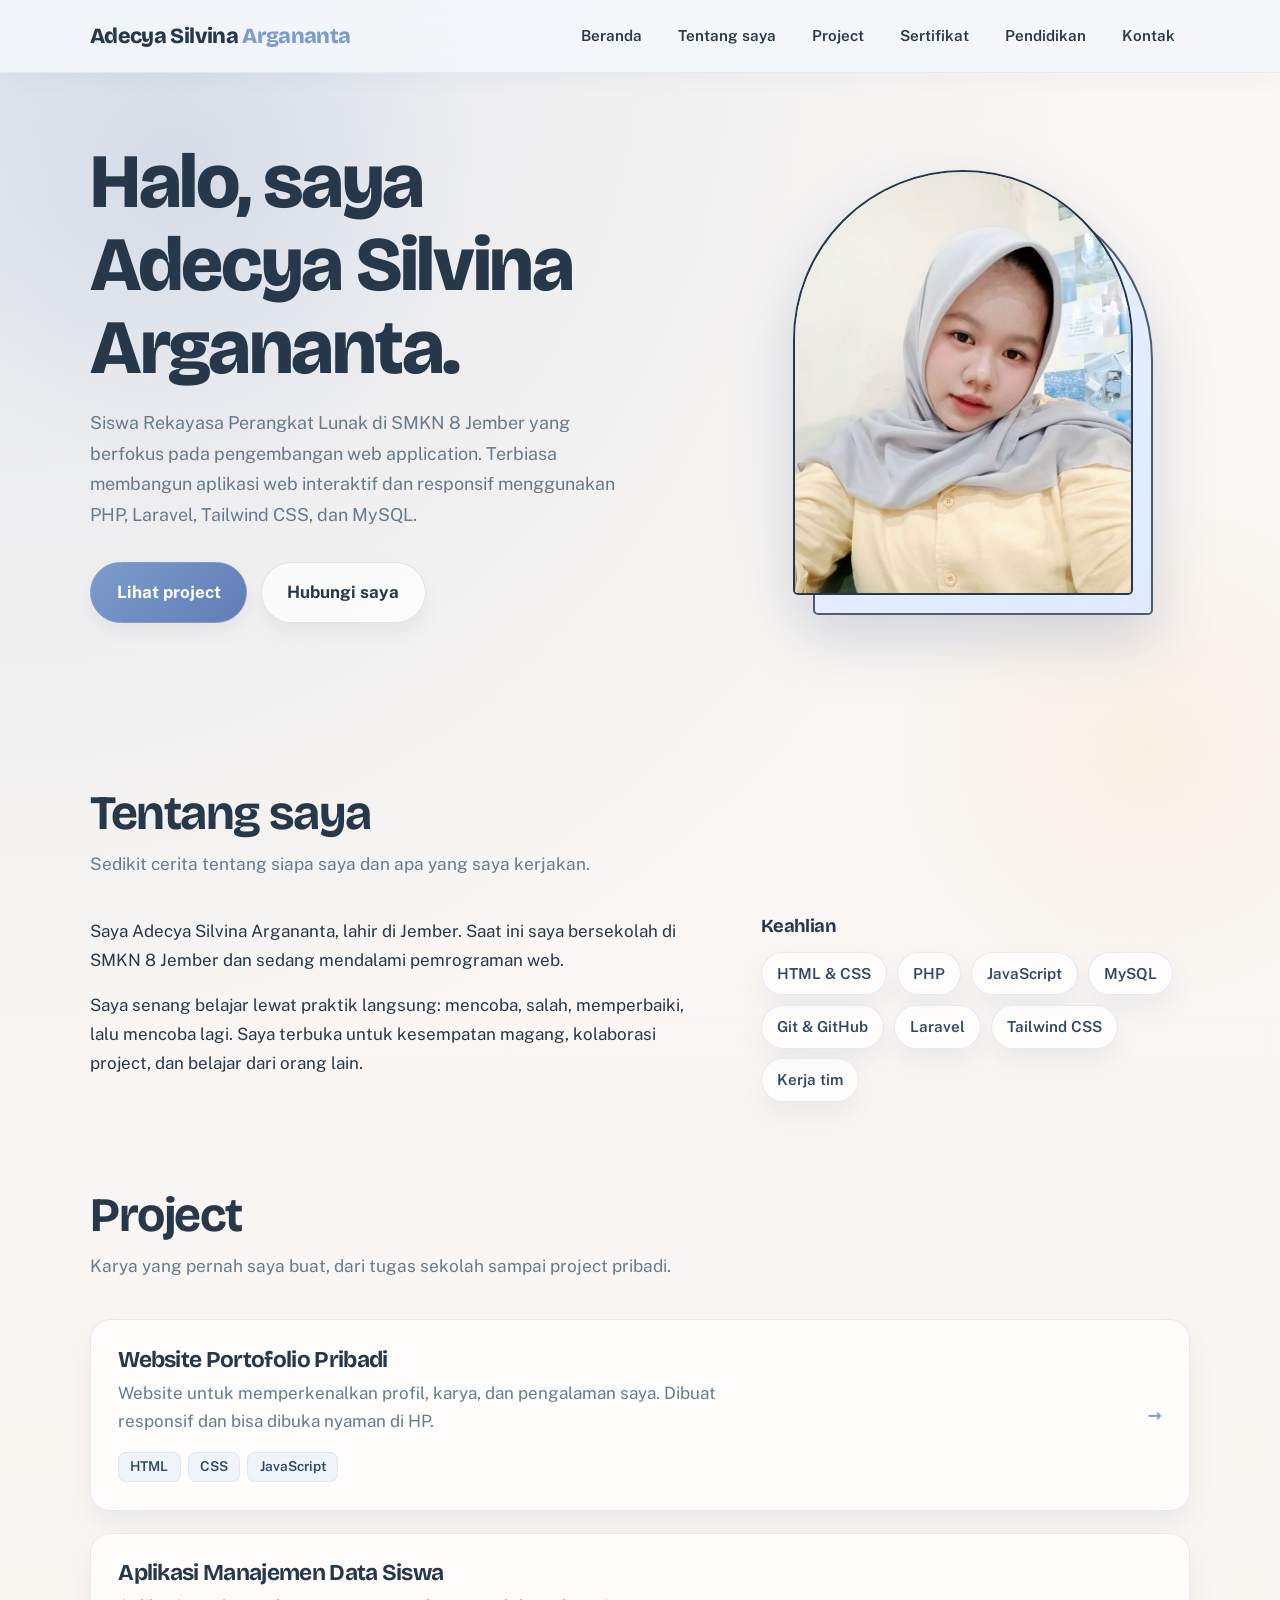
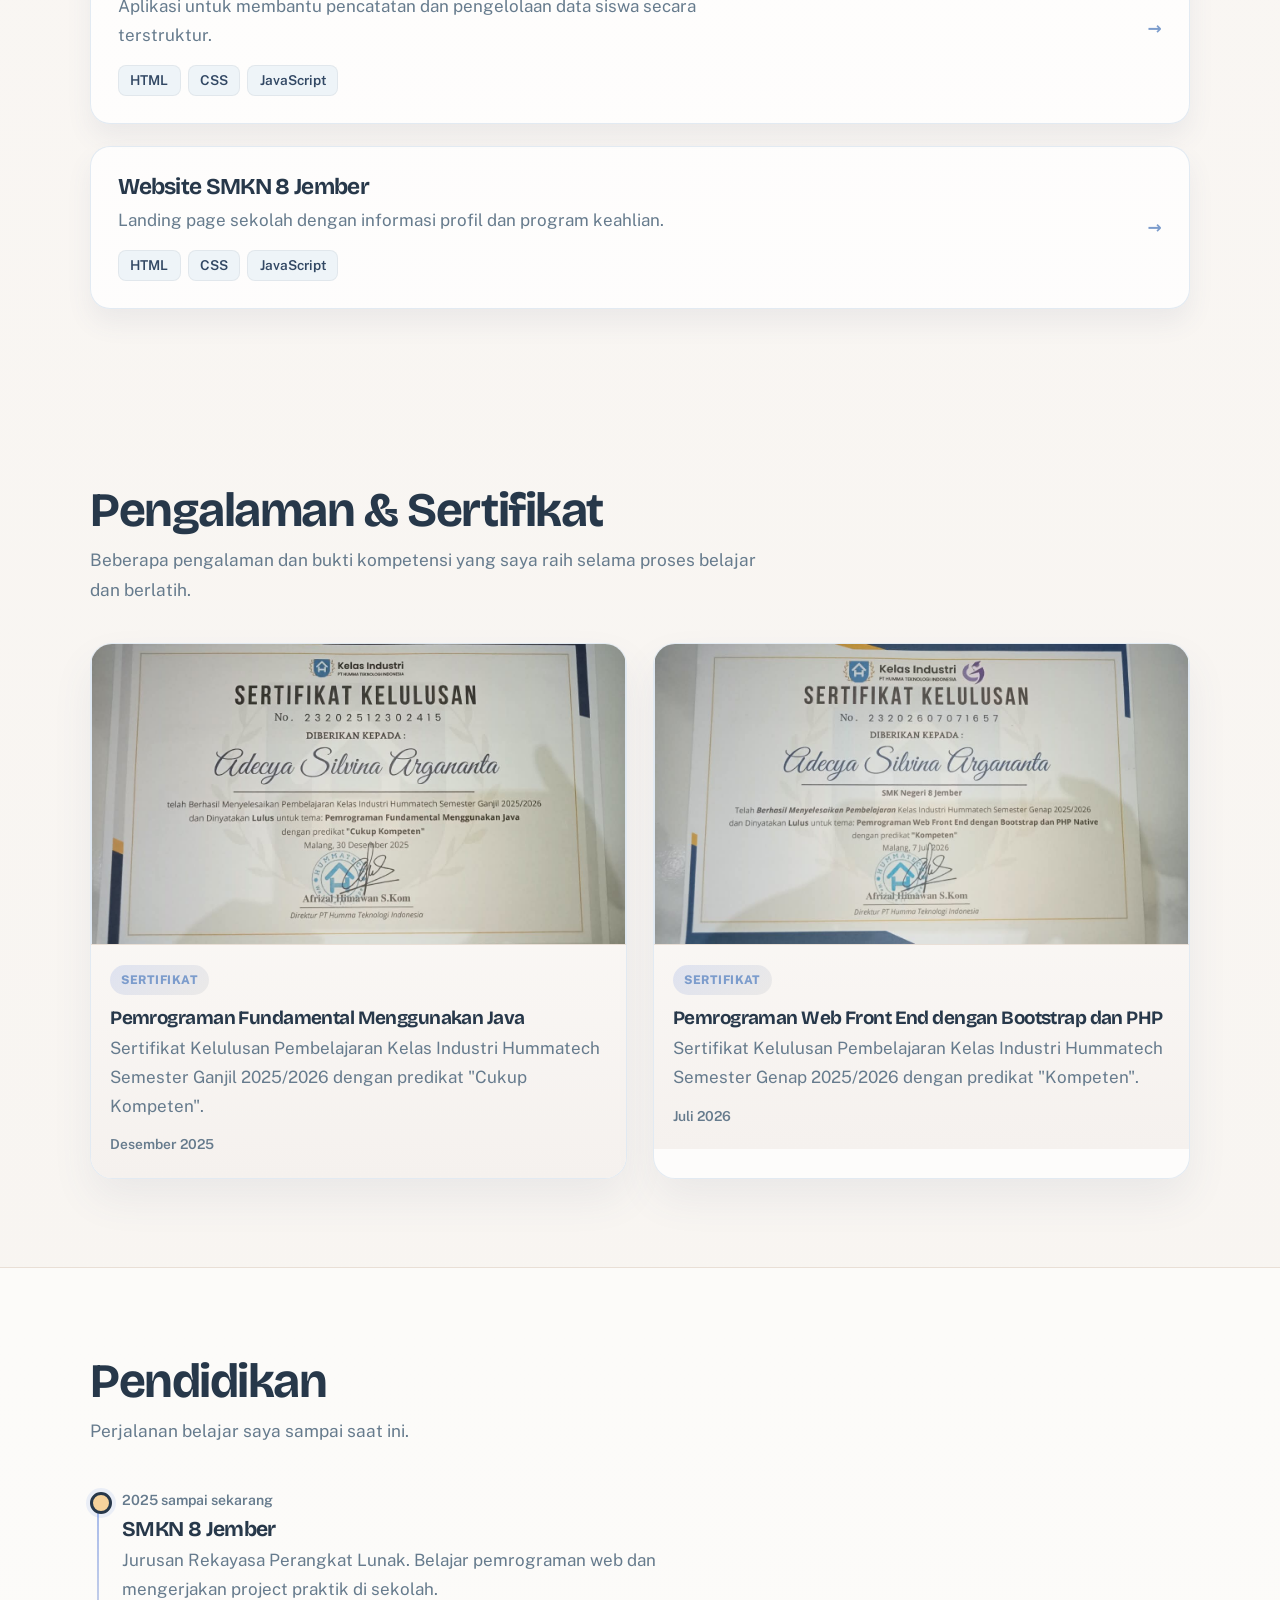
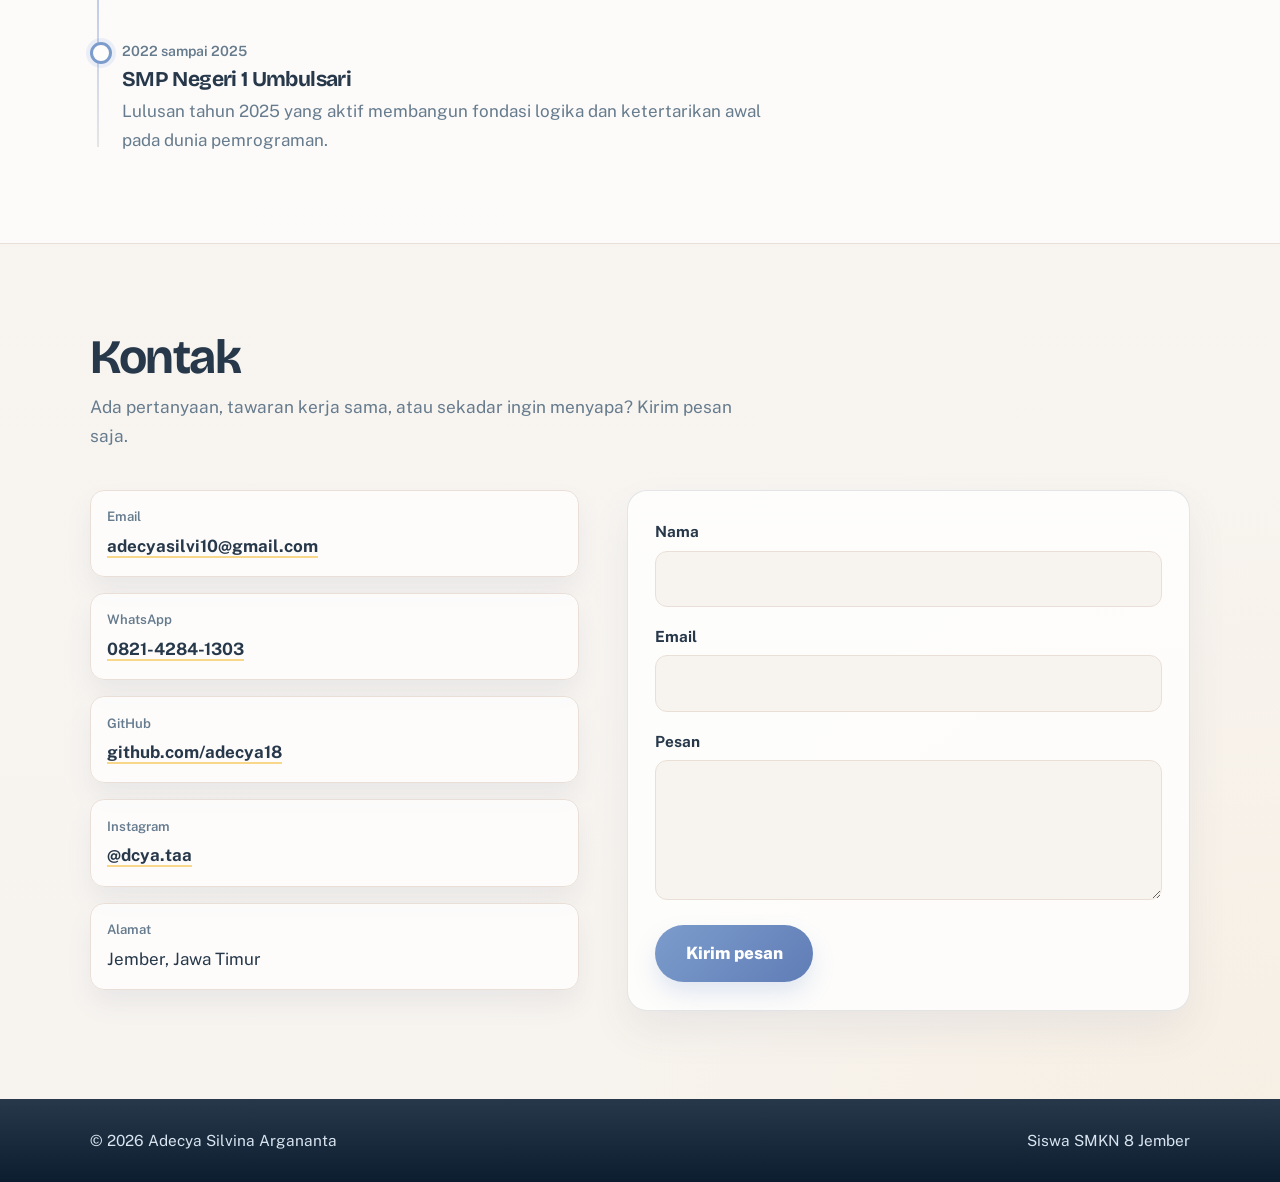
==== commit 0aec500a: "Show full certificate images Co-authored-by: Copilot <223556219+Copilot@users.noreply.github.com>" ====
--- a/index.html
+++ b/index.html
@@ -377,17 +377,11 @@
     .sertifikat-item img {
       display: block;
       width: 100%;
-      height: 330px;
-      object-fit: cover;
-      object-position: center top;
+      height: auto;
+      aspect-ratio: 16 / 9;
+      object-fit: contain;
       background: #dfe8f2;
       border-bottom: 1px solid var(--garis);
-      transition: transform 0.35s ease;
-    }
-
-    .sertifikat-link:hover .sertifikat-item img,
-    .sertifikat-link:focus-visible .sertifikat-item img {
-      transform: scale(1.03);
     }
 
     .sertifikat-item::after {
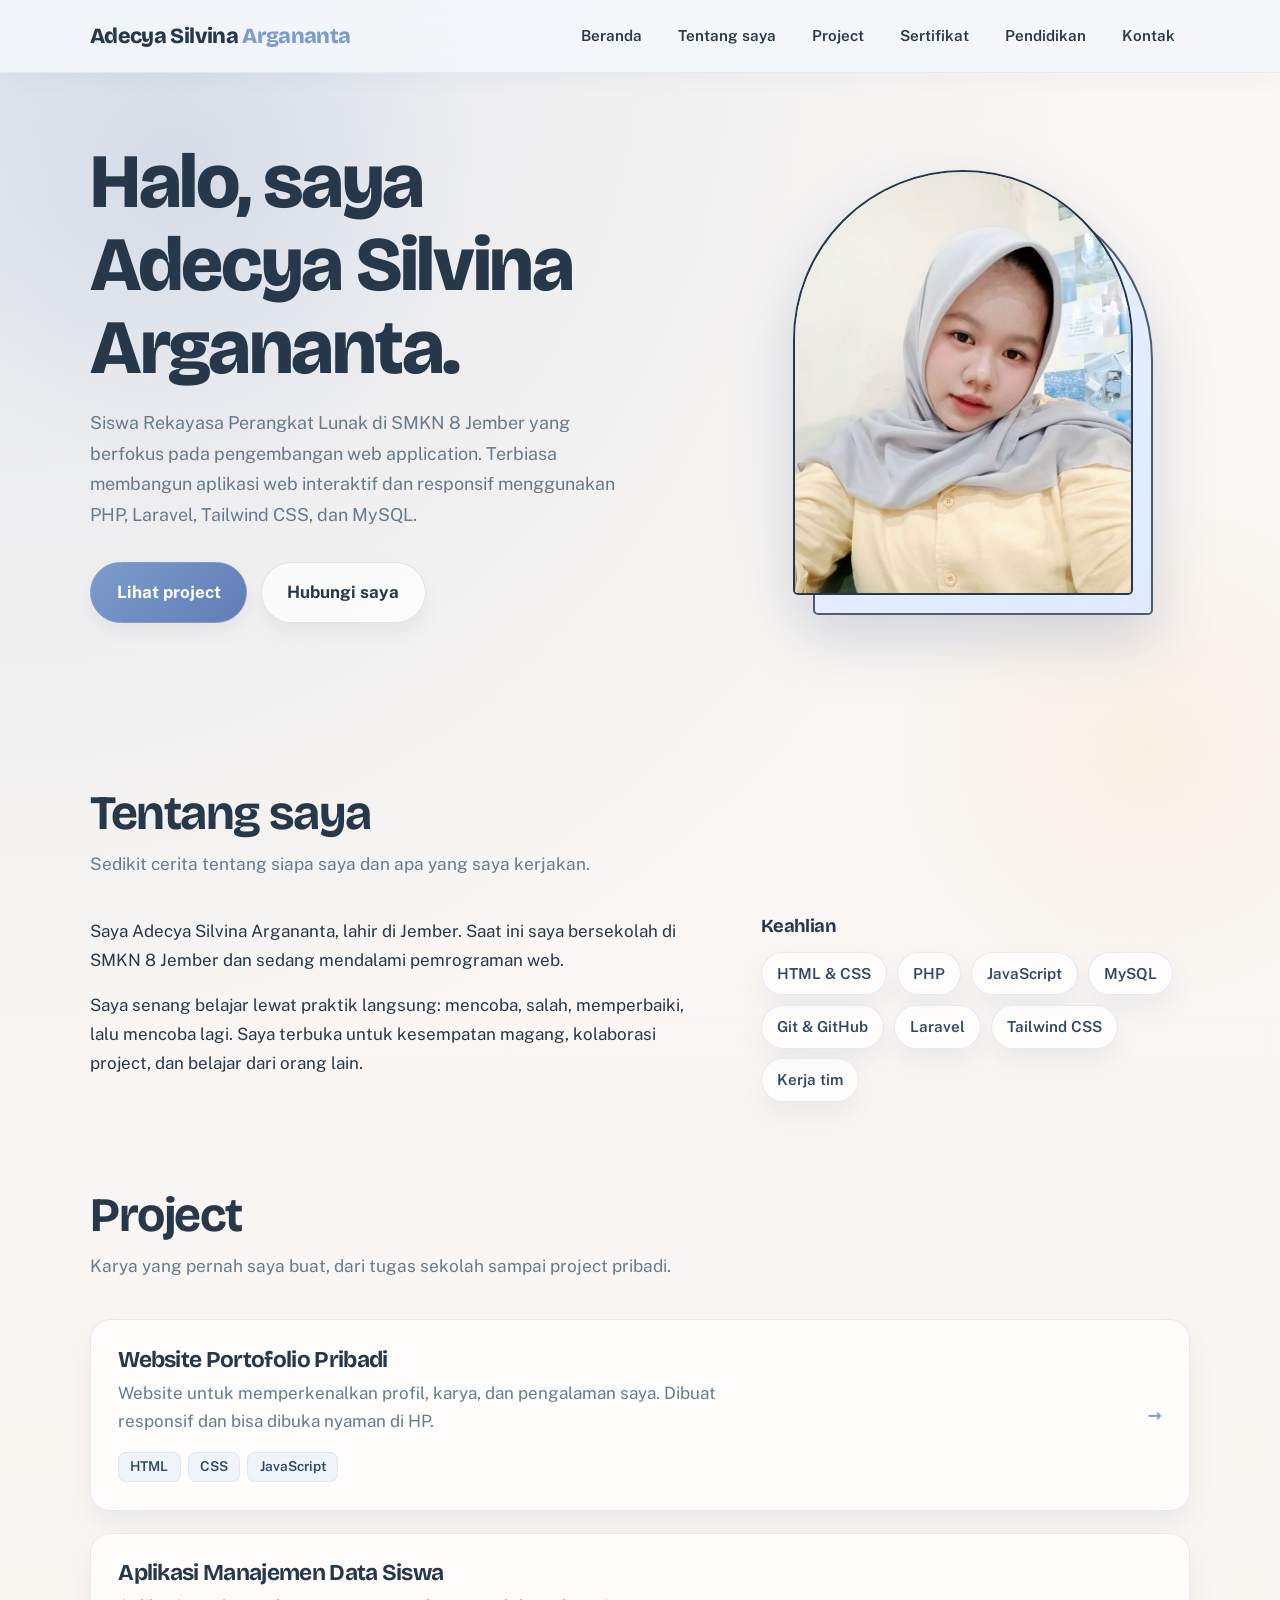
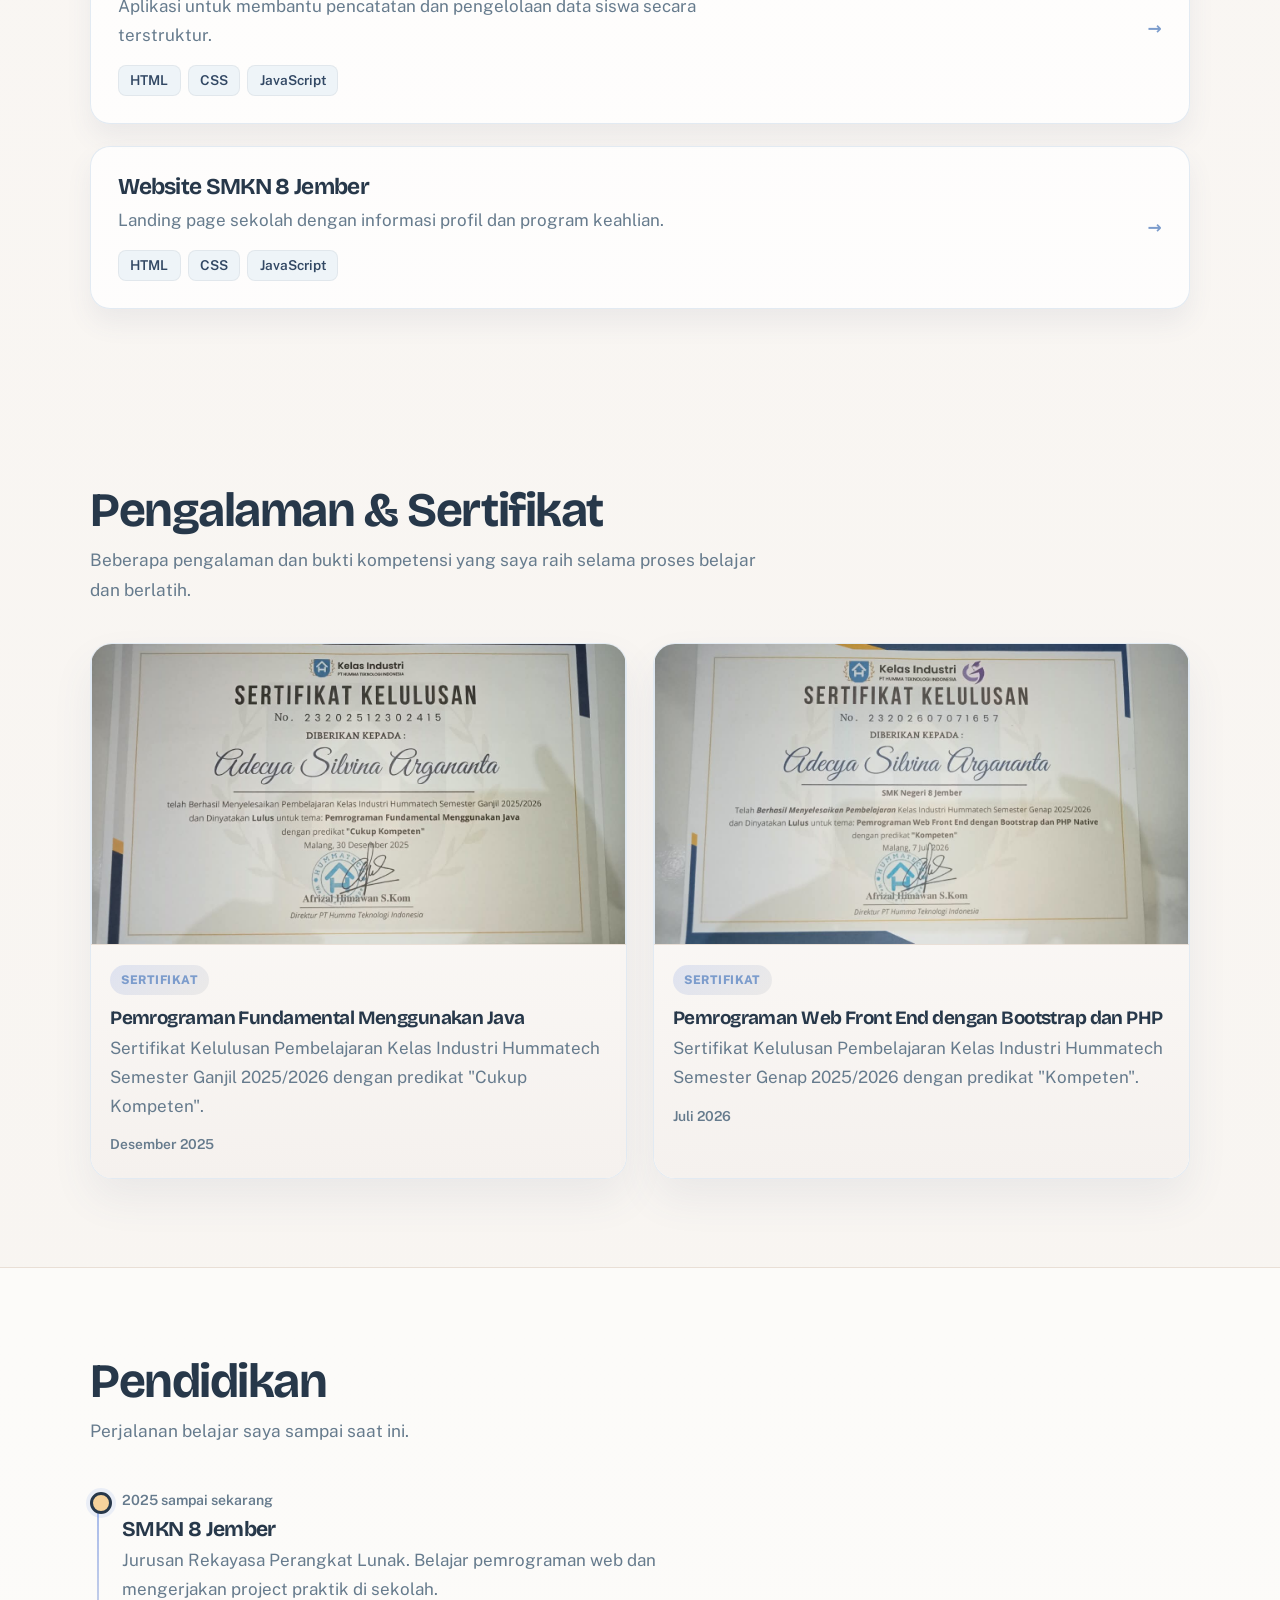
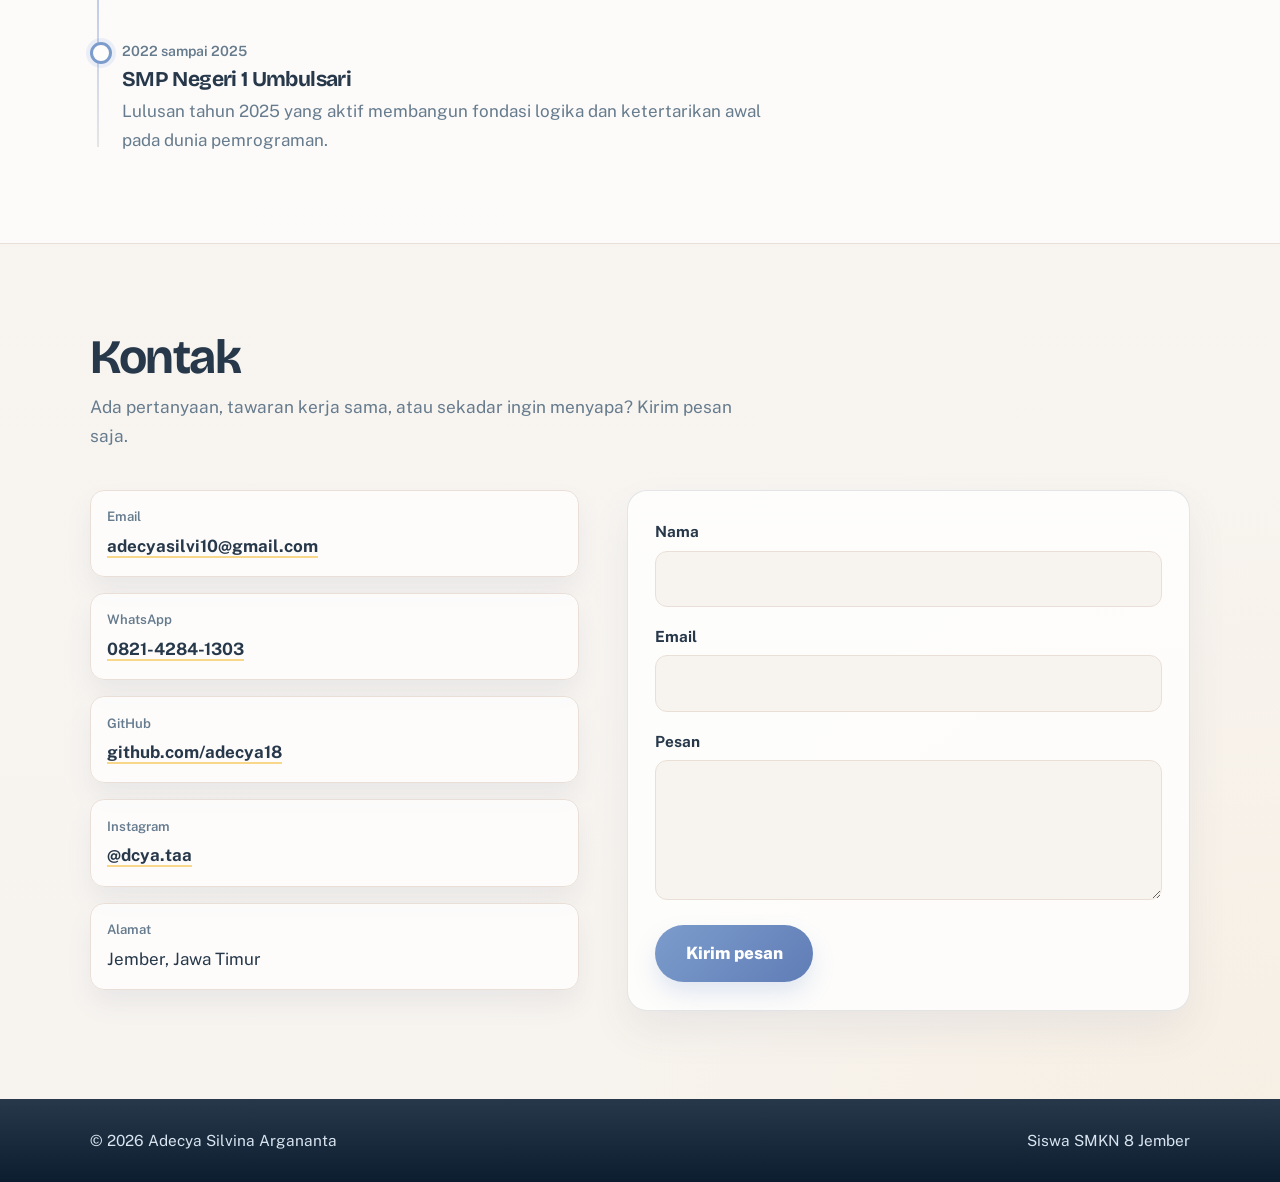
==== commit cdd42467: "Remove blank space from certificate card Co-authored-by: Copilot <223556219+Copilot@users.noreply.gi" ====
--- a/index.html
+++ b/index.html
@@ -371,6 +371,9 @@
 
     .sertifikat-item {
       position: relative;
+      display: flex;
+      flex-direction: column;
+      height: 100%;
       background: linear-gradient(180deg, #fffefc 0%, #f5f1ee 100%);
     }
 
@@ -411,6 +414,7 @@
 
     .sertifikat-item .konten {
       padding: 1.15rem 1.2rem 1.3rem;
+      flex: 1;
     }
 
     .sertifikat-item .label {
